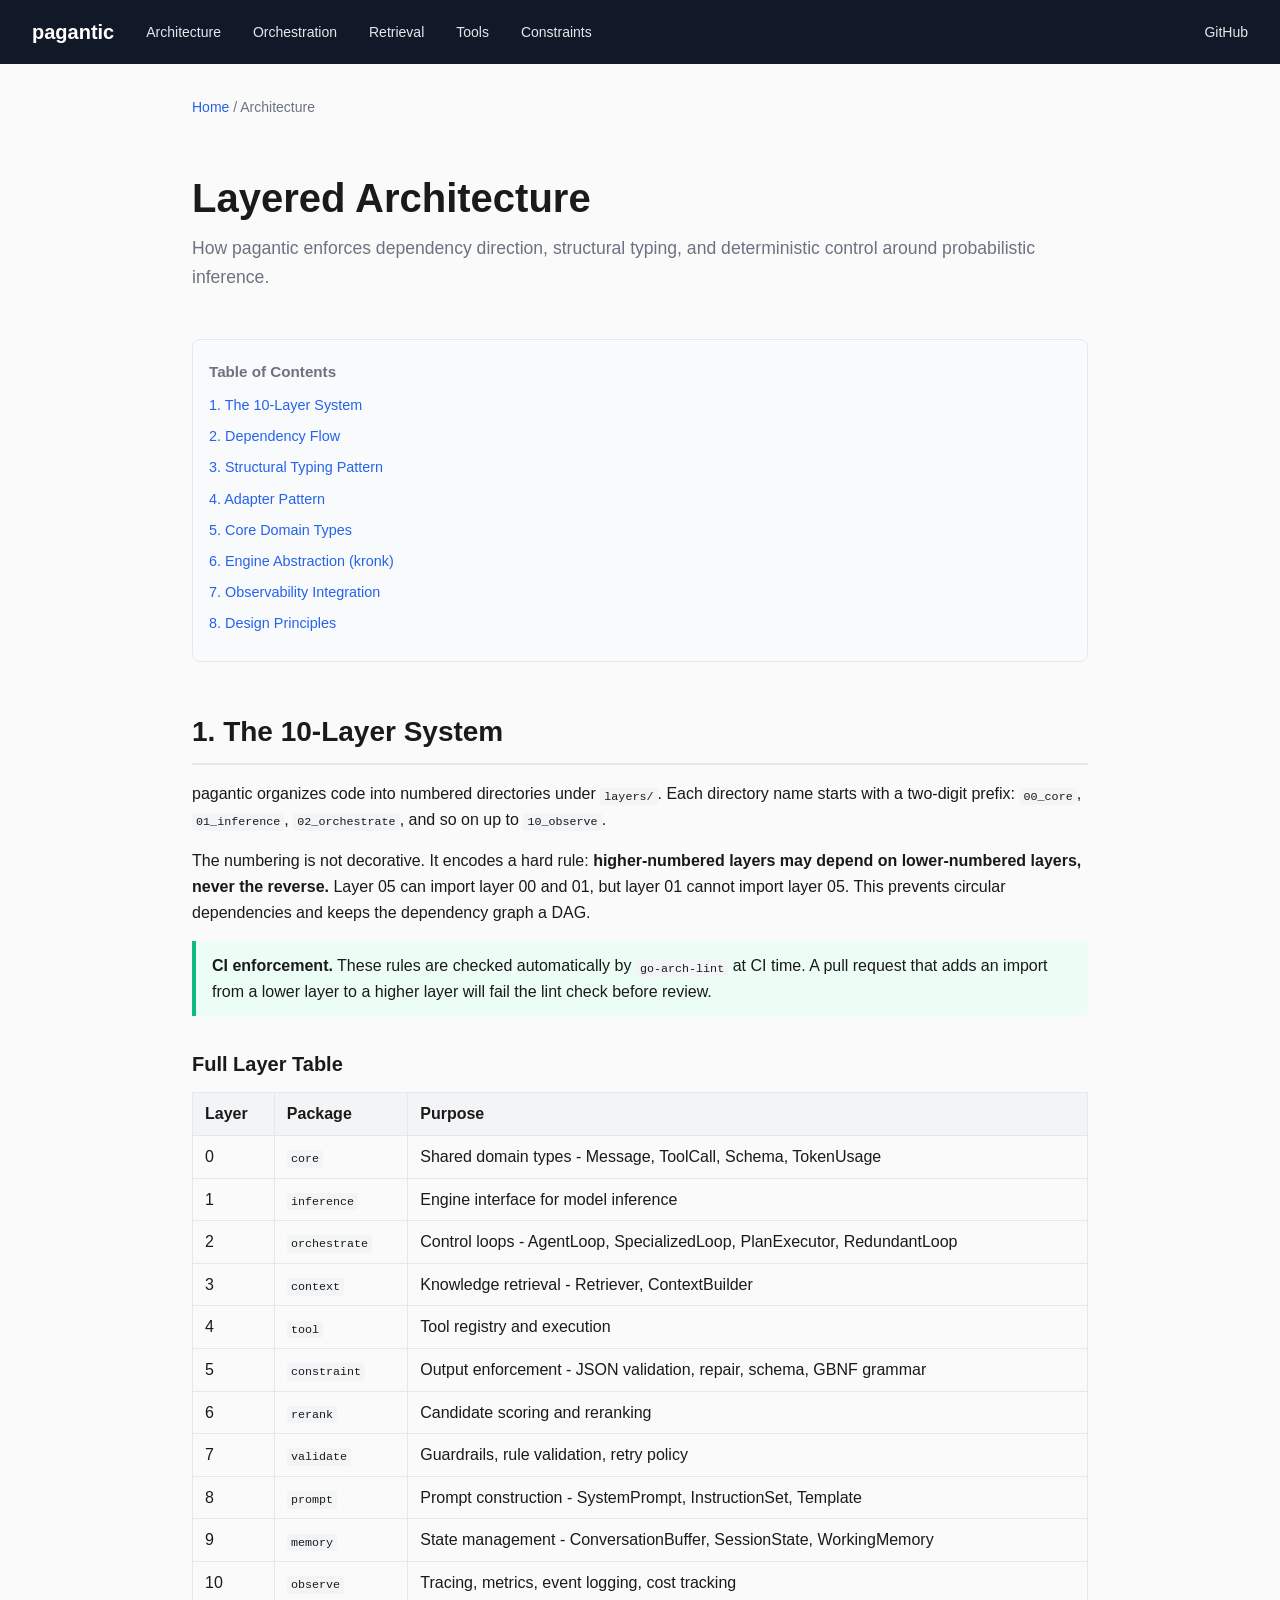
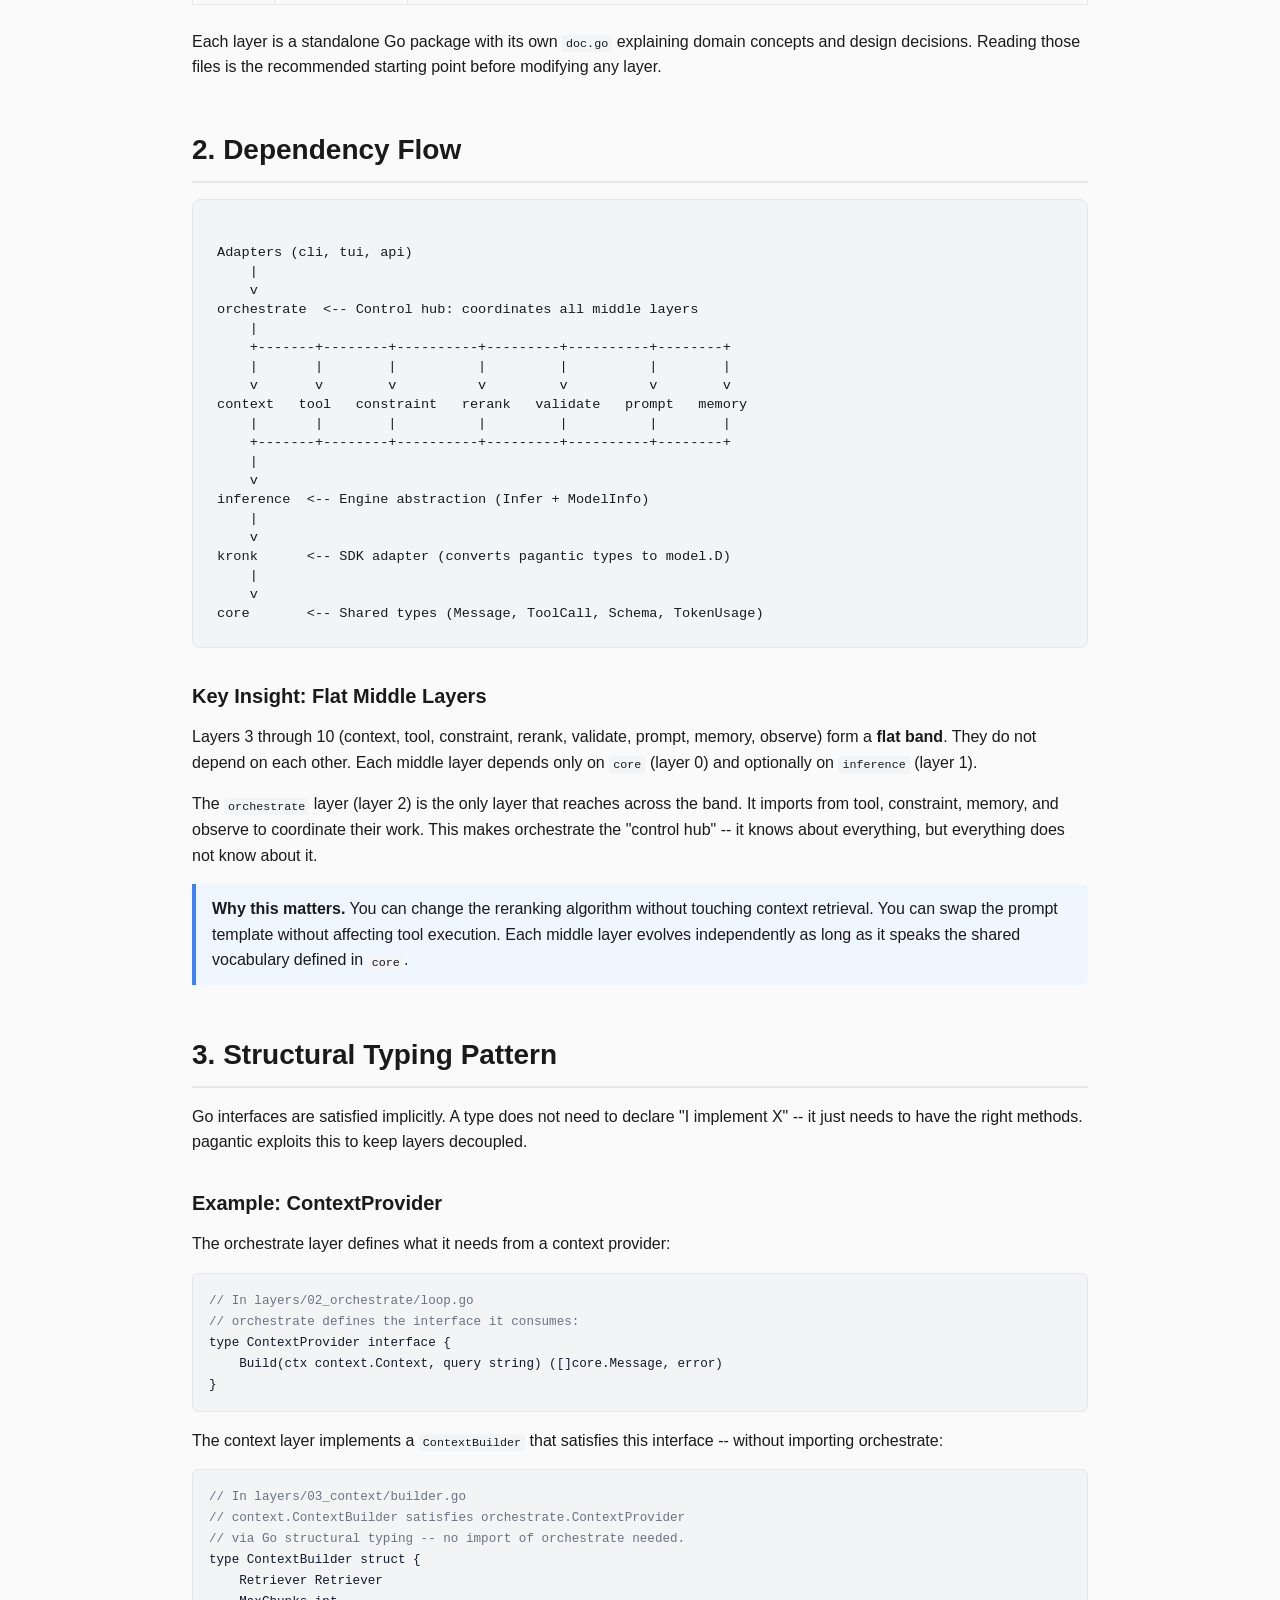
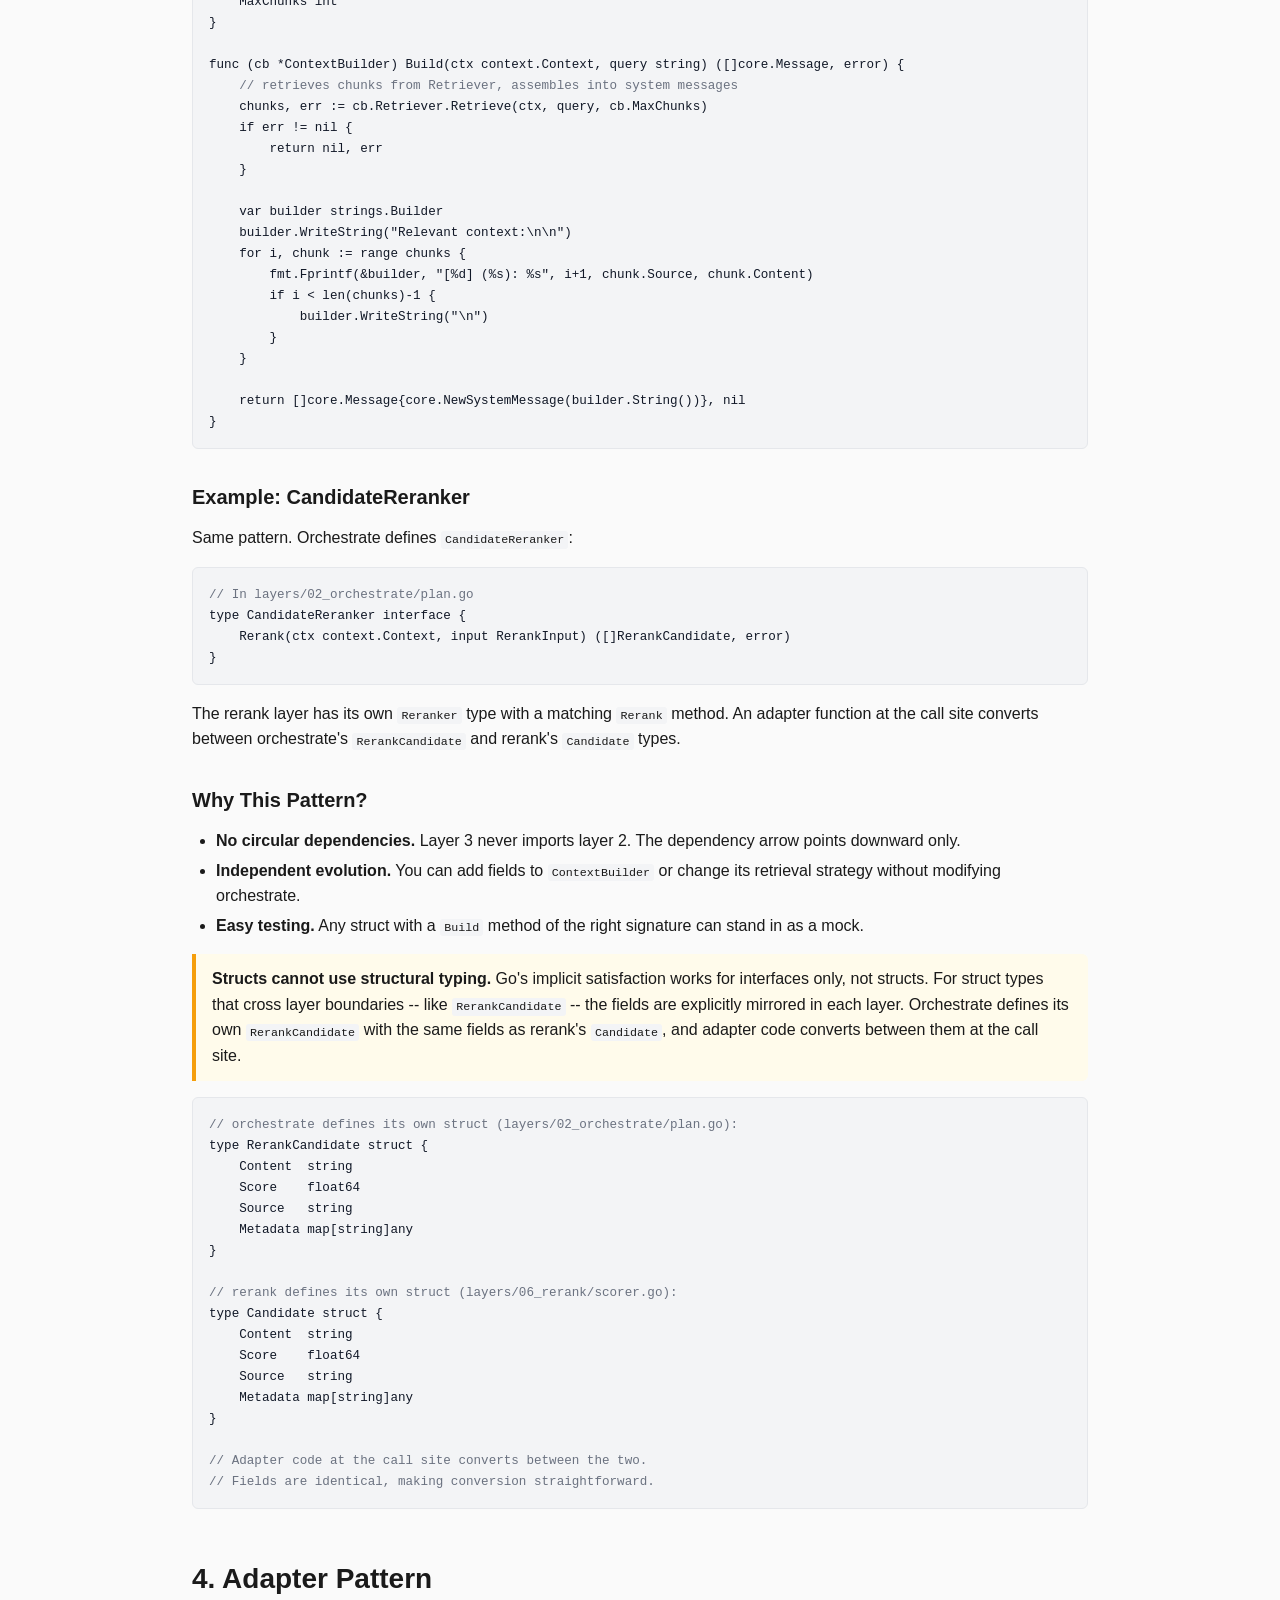
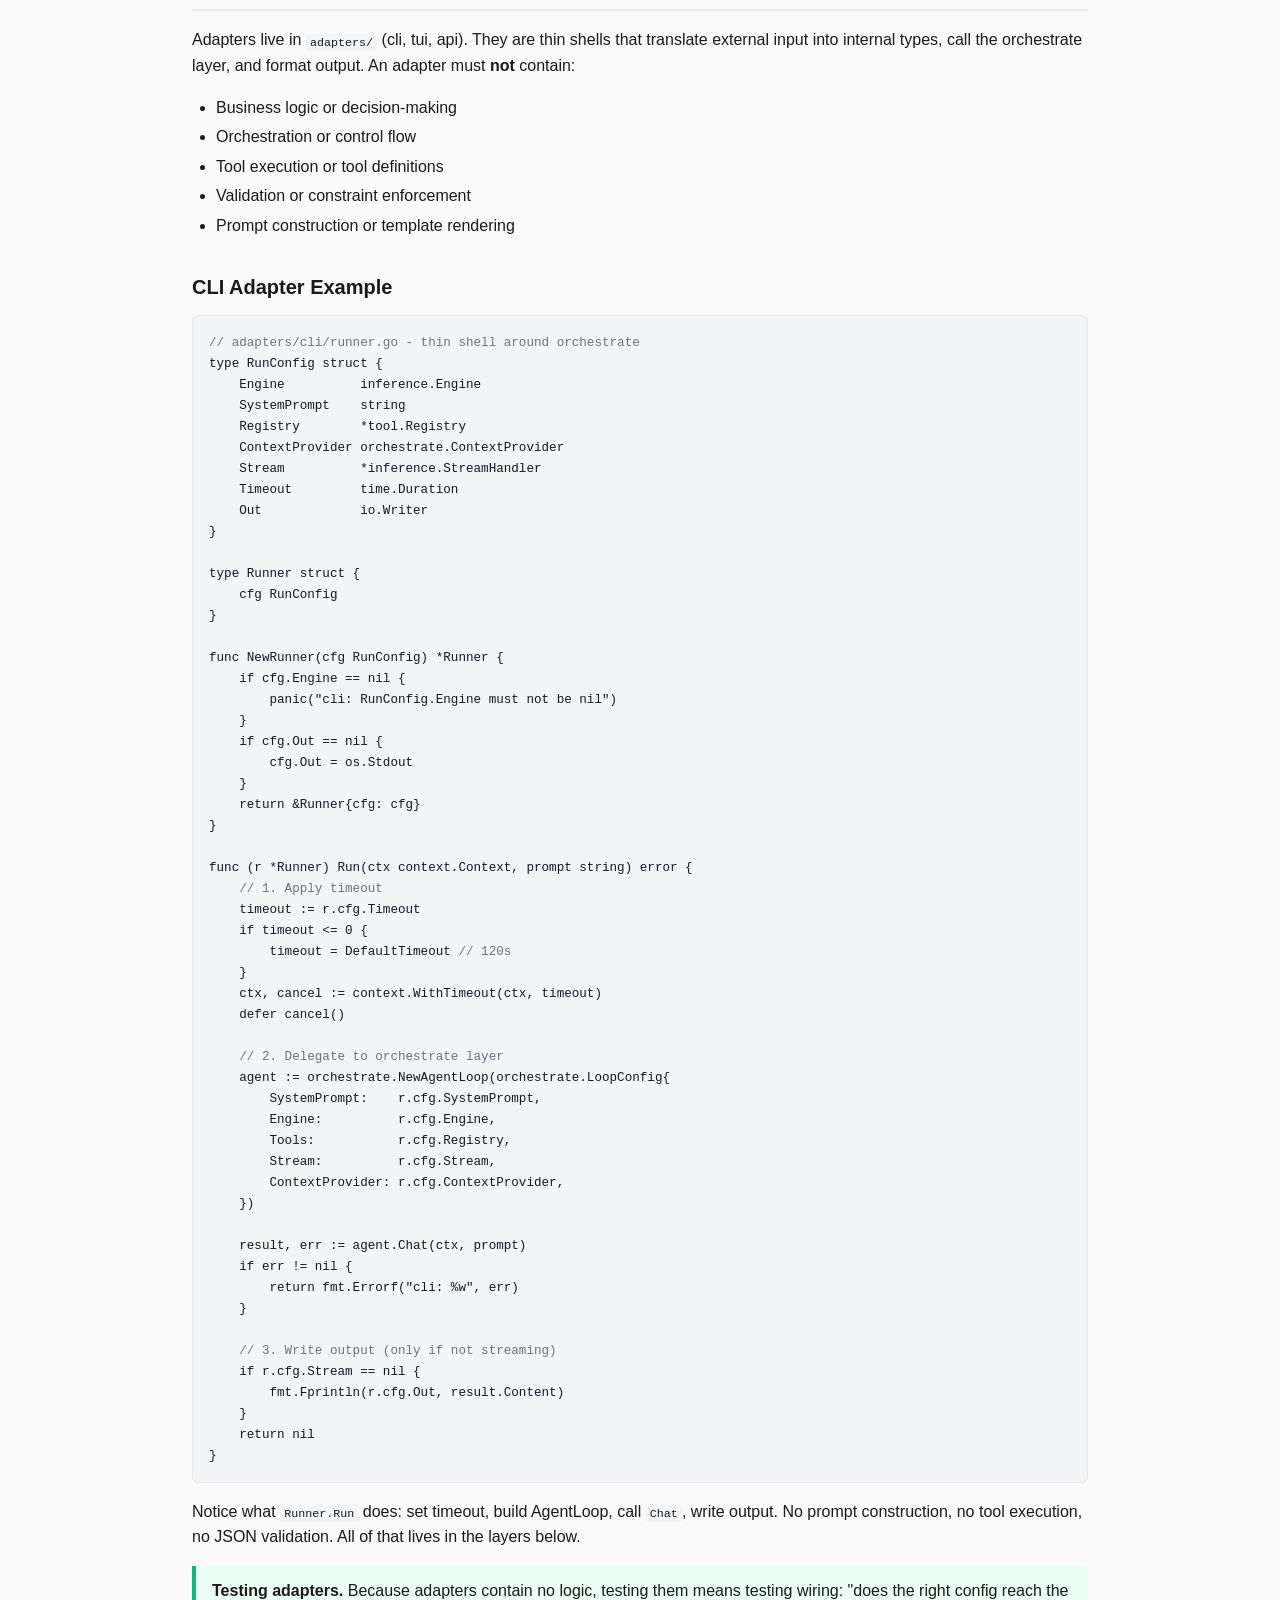
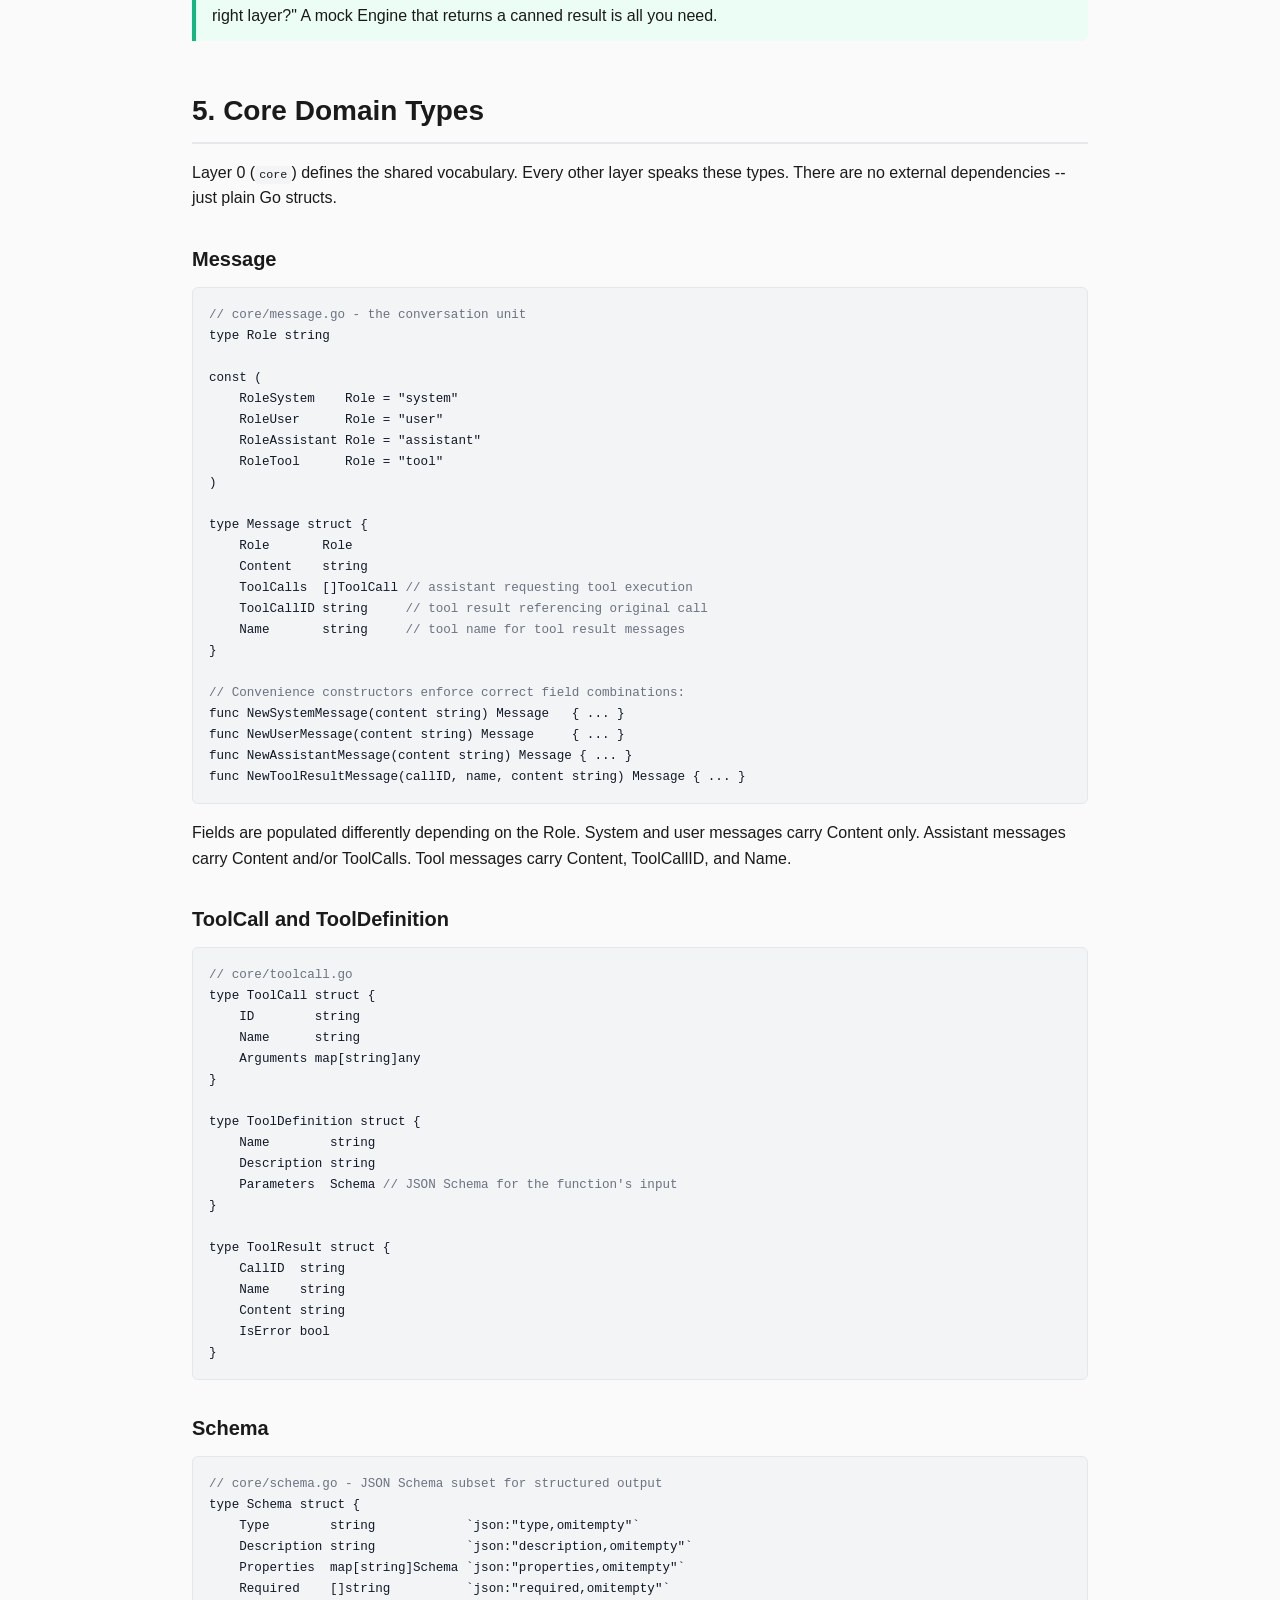
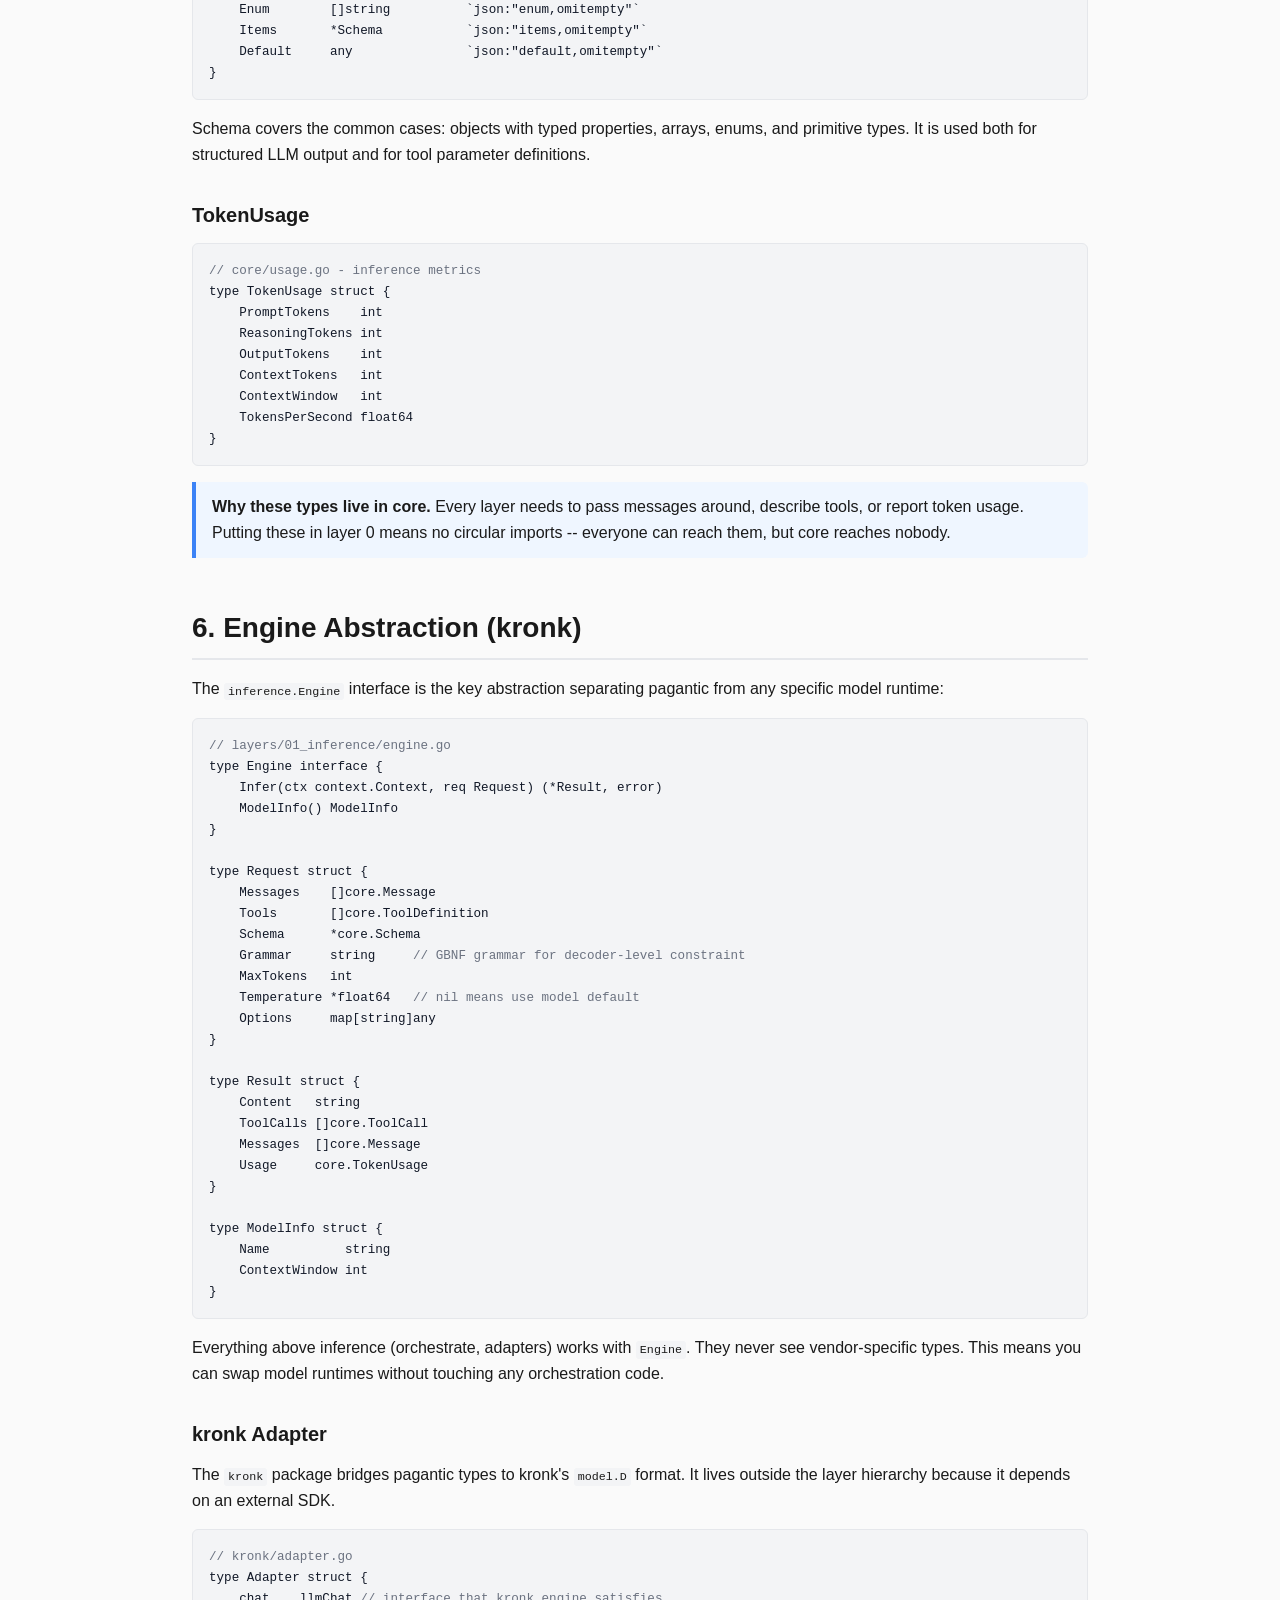
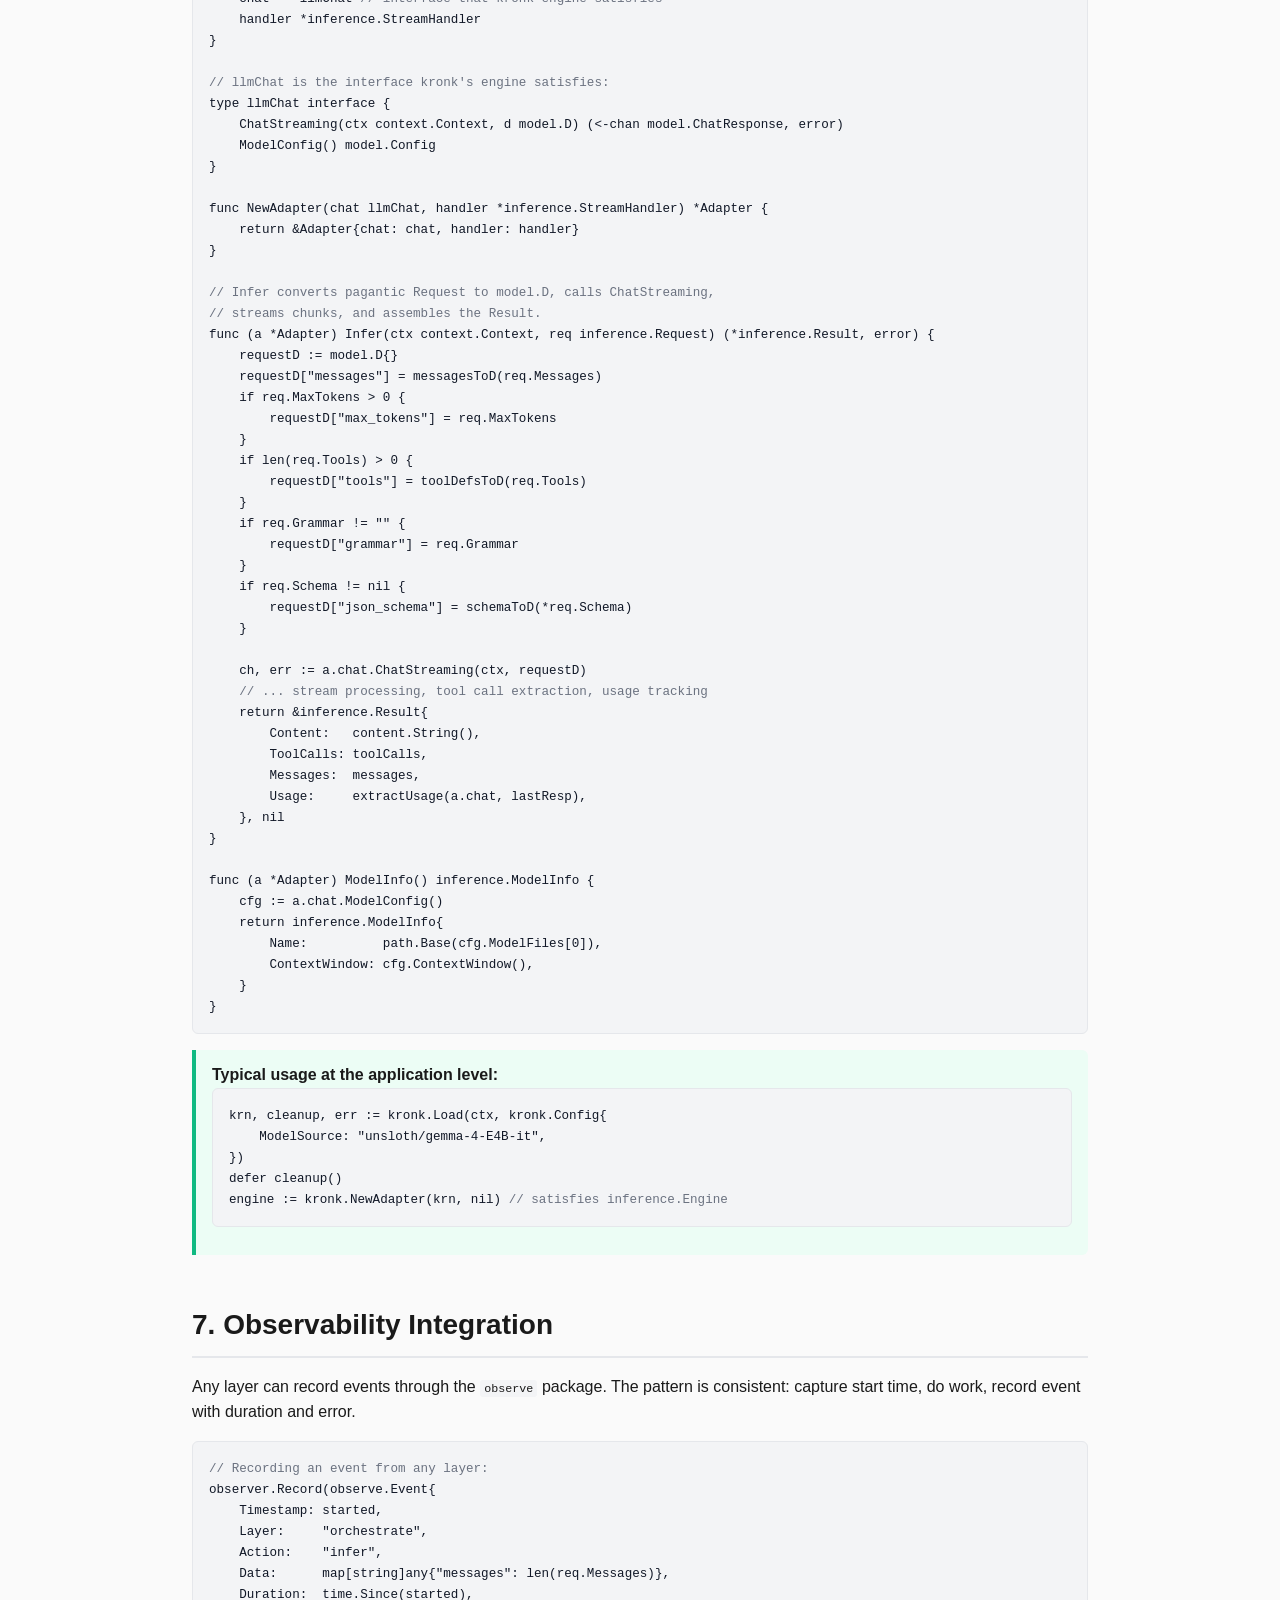
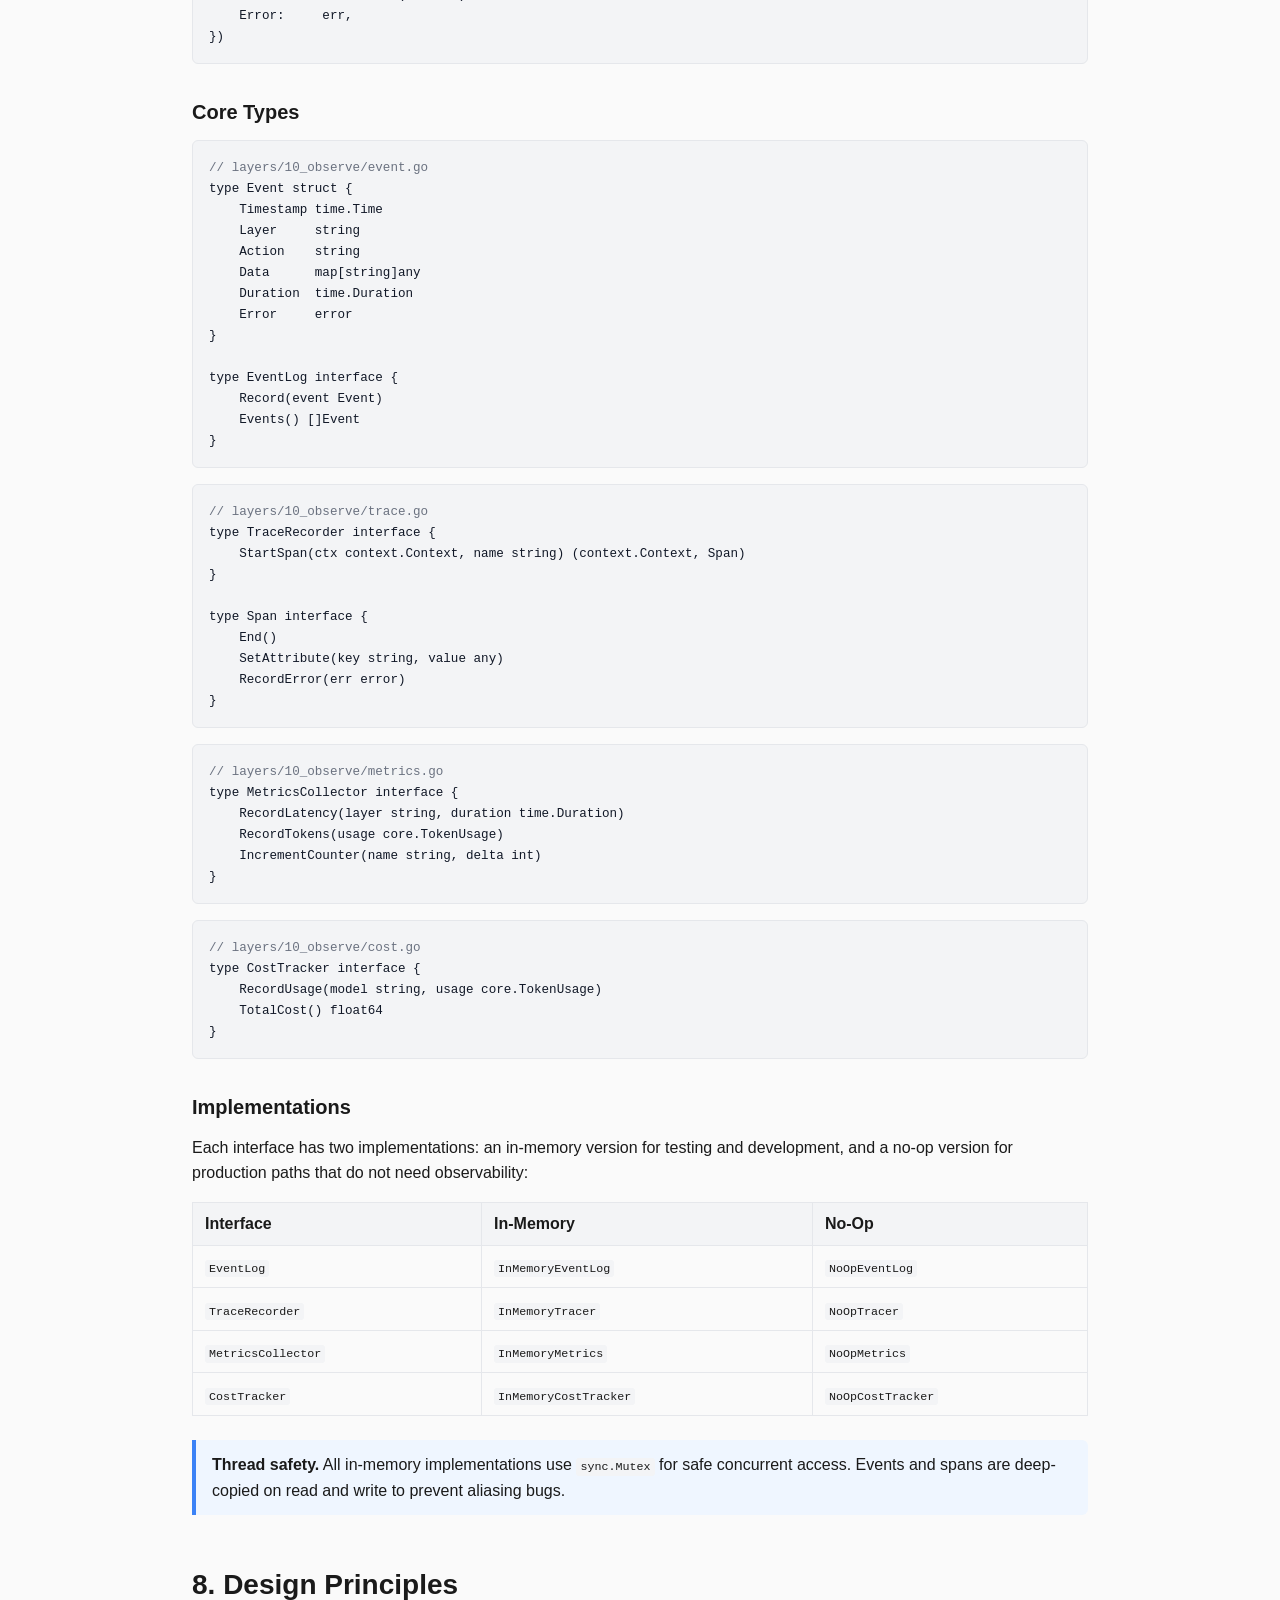
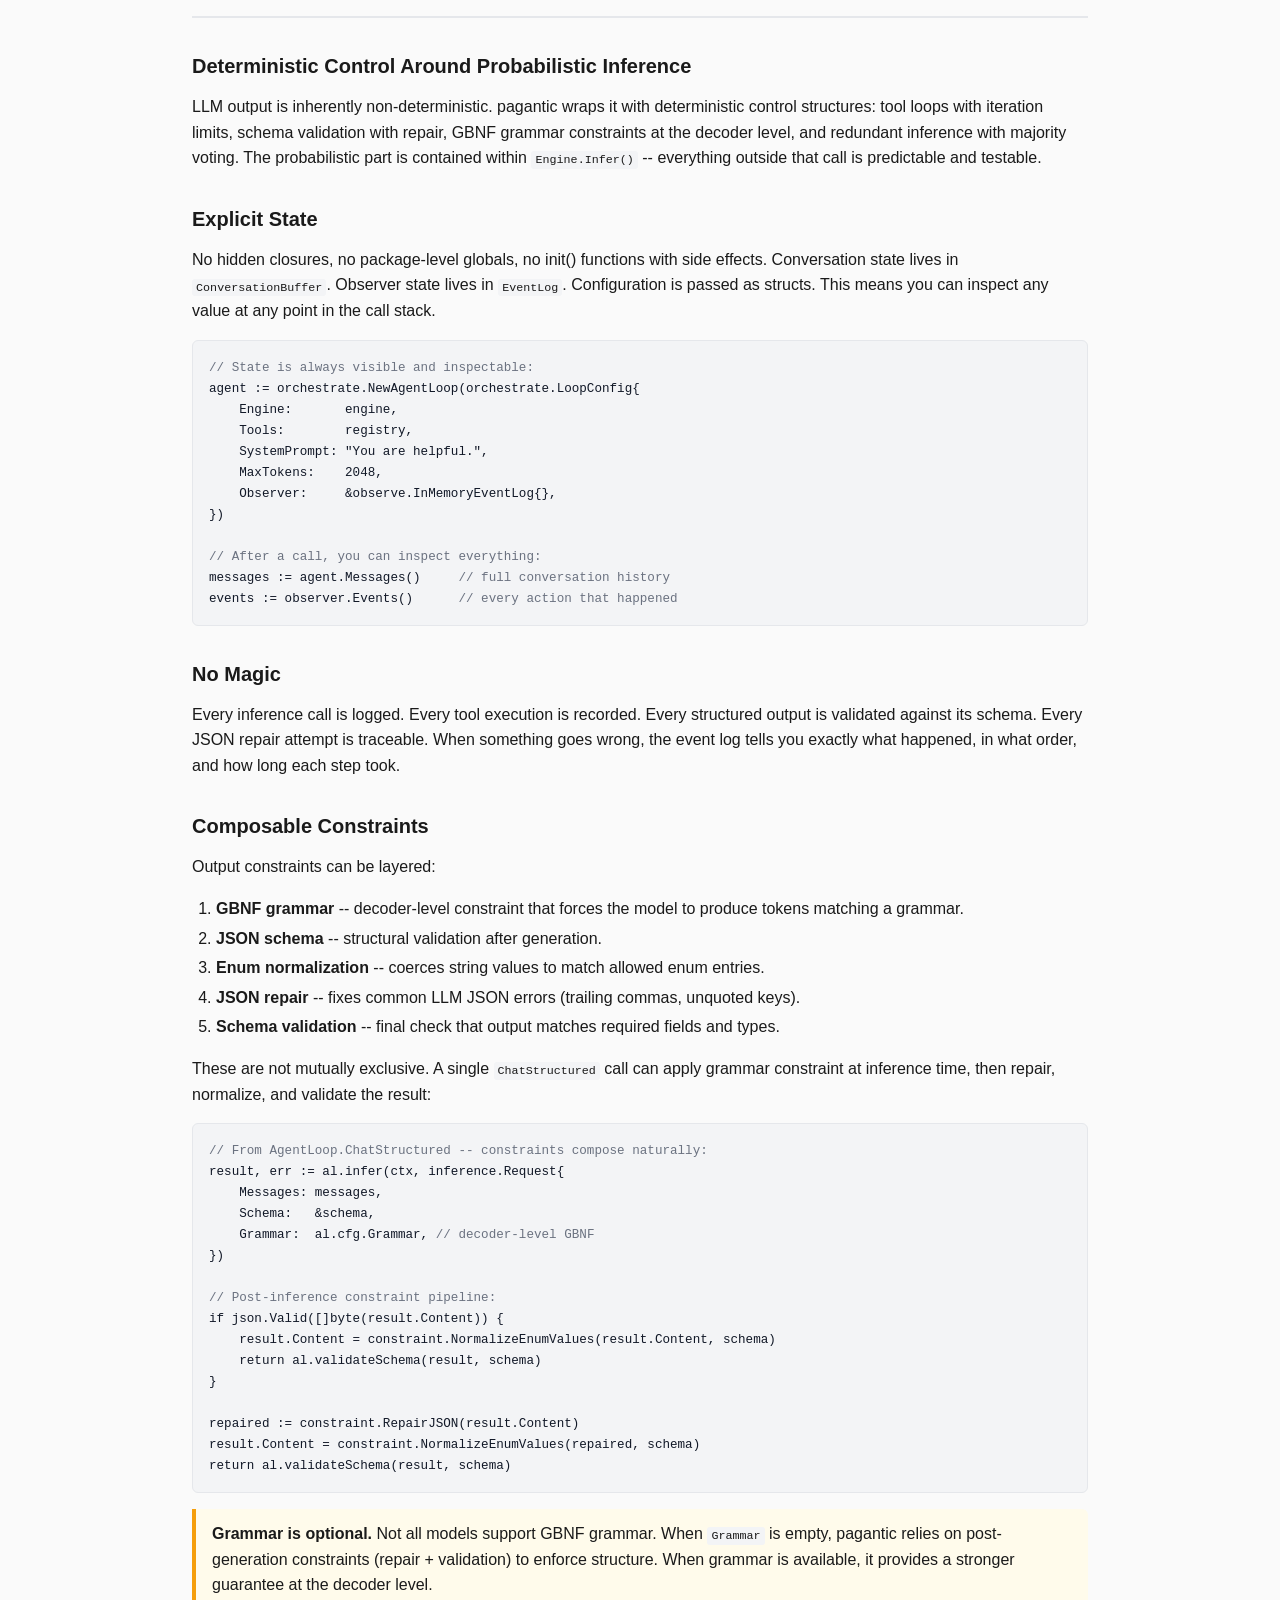
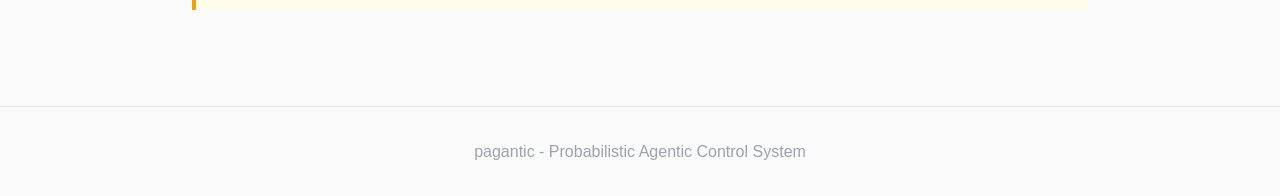
==== docs/architecture.html @ e6146fb6 "improved docs" ====
<!DOCTYPE html>
<html lang="en">
<head>
<meta charset="utf-8">
<meta name="viewport" content="width=device-width, initial-scale=1">
<title>Architecture - pagantic</title>
<link rel="stylesheet" href="style.css">
</head>
<body>

<nav>
  <a href="index.html" class="logo">pagantic</a>
  <a href="architecture.html">Architecture</a>
  <a href="orchestration.html">Orchestration</a>
  <a href="retrieval.html">Retrieval</a>
  <a href="tools.html">Tools</a>
  <a href="constraints.html">Constraints</a>
  <a href="https://github.com/miroslav-matejovsky/pagantic" target="_blank" style="margin-left: auto;">GitHub</a>
</nav>

<div class="container">

<div class="breadcrumb"><a href="index.html">Home</a> / Architecture</div>

<div class="page-header">
  <h1>Layered Architecture</h1>
  <p>How pagantic enforces dependency direction, structural typing, and deterministic control around probabilistic inference.</p>
</div>

<div class="toc">
  <h4>Table of Contents</h4>
  <ul>
    <li><a href="#layer-system">1. The 10-Layer System</a></li>
    <li><a href="#dependency-flow">2. Dependency Flow</a></li>
    <li><a href="#structural-typing">3. Structural Typing Pattern</a></li>
    <li><a href="#adapter-pattern">4. Adapter Pattern</a></li>
    <li><a href="#core-types">5. Core Domain Types</a></li>
    <li><a href="#engine-abstraction">6. Engine Abstraction (kronk)</a></li>
    <li><a href="#observability">7. Observability Integration</a></li>
    <li><a href="#design-principles">8. Design Principles</a></li>
  </ul>
</div>

<!-- ================================================================== -->
<h2 id="layer-system">1. The 10-Layer System</h2>

<p>
  pagantic organizes code into numbered directories under <code>layers/</code>.
  Each directory name starts with a two-digit prefix: <code>00_core</code>,
  <code>01_inference</code>, <code>02_orchestrate</code>, and so on up to
  <code>10_observe</code>.
</p>

<p>
  The numbering is not decorative. It encodes a hard rule:
  <strong>higher-numbered layers may depend on lower-numbered layers, never the reverse.</strong>
  Layer 05 can import layer 00 and 01, but layer 01 cannot import layer 05.
  This prevents circular dependencies and keeps the dependency graph a DAG.
</p>

<div class="tip">
  <strong>CI enforcement.</strong> These rules are checked automatically by
  <code>go-arch-lint</code> at CI time. A pull request that adds an import from
  a lower layer to a higher layer will fail the lint check before review.
</div>

<h3>Full Layer Table</h3>

<table>
  <thead>
    <tr><th>Layer</th><th>Package</th><th>Purpose</th></tr>
  </thead>
  <tbody>
    <tr><td>0</td><td><code>core</code></td><td>Shared domain types - Message, ToolCall, Schema, TokenUsage</td></tr>
    <tr><td>1</td><td><code>inference</code></td><td>Engine interface for model inference</td></tr>
    <tr><td>2</td><td><code>orchestrate</code></td><td>Control loops - AgentLoop, SpecializedLoop, PlanExecutor, RedundantLoop</td></tr>
    <tr><td>3</td><td><code>context</code></td><td>Knowledge retrieval - Retriever, ContextBuilder</td></tr>
    <tr><td>4</td><td><code>tool</code></td><td>Tool registry and execution</td></tr>
    <tr><td>5</td><td><code>constraint</code></td><td>Output enforcement - JSON validation, repair, schema, GBNF grammar</td></tr>
    <tr><td>6</td><td><code>rerank</code></td><td>Candidate scoring and reranking</td></tr>
    <tr><td>7</td><td><code>validate</code></td><td>Guardrails, rule validation, retry policy</td></tr>
    <tr><td>8</td><td><code>prompt</code></td><td>Prompt construction - SystemPrompt, InstructionSet, Template</td></tr>
    <tr><td>9</td><td><code>memory</code></td><td>State management - ConversationBuffer, SessionState, WorkingMemory</td></tr>
    <tr><td>10</td><td><code>observe</code></td><td>Tracing, metrics, event logging, cost tracking</td></tr>
  </tbody>
</table>

<p>
  Each layer is a standalone Go package with its own <code>doc.go</code> explaining
  domain concepts and design decisions. Reading those files is the recommended
  starting point before modifying any layer.
</p>

<!-- ================================================================== -->
<h2 id="dependency-flow">2. Dependency Flow</h2>

<div class="arch-diagram">
Adapters (cli, tui, api)
    |
    v
orchestrate  &lt;-- Control hub: coordinates all middle layers
    |
    +-------+--------+----------+---------+----------+--------+
    |       |        |          |         |          |        |
    v       v        v          v         v          v        v
context   tool   constraint   rerank   validate   prompt   memory
    |       |        |          |         |          |        |
    +-------+--------+----------+---------+----------+--------+
    |
    v
inference  &lt;-- Engine abstraction (Infer + ModelInfo)
    |
    v
kronk      &lt;-- SDK adapter (converts pagantic types to model.D)
    |
    v
core       &lt;-- Shared types (Message, ToolCall, Schema, TokenUsage)
</div>

<h3>Key Insight: Flat Middle Layers</h3>

<p>
  Layers 3 through 10 (context, tool, constraint, rerank, validate, prompt,
  memory, observe) form a <strong>flat band</strong>. They do not depend on each
  other. Each middle layer depends only on <code>core</code> (layer 0) and
  optionally on <code>inference</code> (layer 1).
</p>

<p>
  The <code>orchestrate</code> layer (layer 2) is the only layer that reaches
  across the band. It imports from tool, constraint, memory, and observe to
  coordinate their work. This makes orchestrate the "control hub" -- it knows
  about everything, but everything does not know about it.
</p>

<div class="info">
  <strong>Why this matters.</strong> You can change the reranking algorithm without
  touching context retrieval. You can swap the prompt template without affecting
  tool execution. Each middle layer evolves independently as long as it speaks
  the shared vocabulary defined in <code>core</code>.
</div>

<!-- ================================================================== -->
<h2 id="structural-typing">3. Structural Typing Pattern</h2>

<p>
  Go interfaces are satisfied implicitly. A type does not need to declare
  "I implement X" -- it just needs to have the right methods. pagantic exploits
  this to keep layers decoupled.
</p>

<h3>Example: ContextProvider</h3>

<p>
  The orchestrate layer defines what it needs from a context provider:
</p>

<pre><code><span class="comment">// In layers/02_orchestrate/loop.go</span>
<span class="comment">// orchestrate defines the interface it consumes:</span>
type ContextProvider interface {
    Build(ctx context.Context, query string) ([]core.Message, error)
}
</code></pre>

<p>
  The context layer implements a <code>ContextBuilder</code> that satisfies this
  interface -- without importing orchestrate:
</p>

<pre><code><span class="comment">// In layers/03_context/builder.go</span>
<span class="comment">// context.ContextBuilder satisfies orchestrate.ContextProvider</span>
<span class="comment">// via Go structural typing -- no import of orchestrate needed.</span>
type ContextBuilder struct {
    Retriever Retriever
    MaxChunks int
}

func (cb *ContextBuilder) Build(ctx context.Context, query string) ([]core.Message, error) {
    <span class="comment">// retrieves chunks from Retriever, assembles into system messages</span>
    chunks, err := cb.Retriever.Retrieve(ctx, query, cb.MaxChunks)
    if err != nil {
        return nil, err
    }

    var builder strings.Builder
    builder.WriteString("Relevant context:\n\n")
    for i, chunk := range chunks {
        fmt.Fprintf(&amp;builder, "[%d] (%s): %s", i+1, chunk.Source, chunk.Content)
        if i &lt; len(chunks)-1 {
            builder.WriteString("\n")
        }
    }

    return []core.Message{core.NewSystemMessage(builder.String())}, nil
}
</code></pre>

<h3>Example: CandidateReranker</h3>

<p>
  Same pattern. Orchestrate defines <code>CandidateReranker</code>:
</p>

<pre><code><span class="comment">// In layers/02_orchestrate/plan.go</span>
type CandidateReranker interface {
    Rerank(ctx context.Context, input RerankInput) ([]RerankCandidate, error)
}
</code></pre>

<p>
  The rerank layer has its own <code>Reranker</code> type with a matching
  <code>Rerank</code> method. An adapter function at the call site converts
  between orchestrate's <code>RerankCandidate</code> and rerank's
  <code>Candidate</code> types.
</p>

<h3>Why This Pattern?</h3>

<ul>
  <li><strong>No circular dependencies.</strong> Layer 3 never imports layer 2. The dependency arrow points downward only.</li>
  <li><strong>Independent evolution.</strong> You can add fields to <code>ContextBuilder</code> or change its retrieval strategy without modifying orchestrate.</li>
  <li><strong>Easy testing.</strong> Any struct with a <code>Build</code> method of the right signature can stand in as a mock.</li>
</ul>

<div class="note">
  <strong>Structs cannot use structural typing.</strong> Go's implicit satisfaction
  works for interfaces only, not structs. For struct types that cross layer
  boundaries -- like <code>RerankCandidate</code> -- the fields are explicitly
  mirrored in each layer. Orchestrate defines its own <code>RerankCandidate</code>
  with the same fields as rerank's <code>Candidate</code>, and adapter code
  converts between them at the call site.
</div>

<pre><code><span class="comment">// orchestrate defines its own struct (layers/02_orchestrate/plan.go):</span>
type RerankCandidate struct {
    Content  string
    Score    float64
    Source   string
    Metadata map[string]any
}

<span class="comment">// rerank defines its own struct (layers/06_rerank/scorer.go):</span>
type Candidate struct {
    Content  string
    Score    float64
    Source   string
    Metadata map[string]any
}

<span class="comment">// Adapter code at the call site converts between the two.</span>
<span class="comment">// Fields are identical, making conversion straightforward.</span>
</code></pre>

<!-- ================================================================== -->
<h2 id="adapter-pattern">4. Adapter Pattern</h2>

<p>
  Adapters live in <code>adapters/</code> (cli, tui, api). They are thin shells
  that translate external input into internal types, call the orchestrate layer,
  and format output. An adapter must <strong>not</strong> contain:
</p>

<ul>
  <li>Business logic or decision-making</li>
  <li>Orchestration or control flow</li>
  <li>Tool execution or tool definitions</li>
  <li>Validation or constraint enforcement</li>
  <li>Prompt construction or template rendering</li>
</ul>

<h3>CLI Adapter Example</h3>

<pre><code><span class="comment">// adapters/cli/runner.go - thin shell around orchestrate</span>
type RunConfig struct {
    Engine          inference.Engine
    SystemPrompt    string
    Registry        *tool.Registry
    ContextProvider orchestrate.ContextProvider
    Stream          *inference.StreamHandler
    Timeout         time.Duration
    Out             io.Writer
}

type Runner struct {
    cfg RunConfig
}

func NewRunner(cfg RunConfig) *Runner {
    if cfg.Engine == nil {
        panic("cli: RunConfig.Engine must not be nil")
    }
    if cfg.Out == nil {
        cfg.Out = os.Stdout
    }
    return &amp;Runner{cfg: cfg}
}

func (r *Runner) Run(ctx context.Context, prompt string) error {
    <span class="comment">// 1. Apply timeout</span>
    timeout := r.cfg.Timeout
    if timeout &lt;= 0 {
        timeout = DefaultTimeout <span class="comment">// 120s</span>
    }
    ctx, cancel := context.WithTimeout(ctx, timeout)
    defer cancel()

    <span class="comment">// 2. Delegate to orchestrate layer</span>
    agent := orchestrate.NewAgentLoop(orchestrate.LoopConfig{
        SystemPrompt:    r.cfg.SystemPrompt,
        Engine:          r.cfg.Engine,
        Tools:           r.cfg.Registry,
        Stream:          r.cfg.Stream,
        ContextProvider: r.cfg.ContextProvider,
    })

    result, err := agent.Chat(ctx, prompt)
    if err != nil {
        return fmt.Errorf("cli: %w", err)
    }

    <span class="comment">// 3. Write output (only if not streaming)</span>
    if r.cfg.Stream == nil {
        fmt.Fprintln(r.cfg.Out, result.Content)
    }
    return nil
}
</code></pre>

<p>
  Notice what <code>Runner.Run</code> does: set timeout, build AgentLoop, call
  <code>Chat</code>, write output. No prompt construction, no tool execution, no
  JSON validation. All of that lives in the layers below.
</p>

<div class="tip">
  <strong>Testing adapters.</strong> Because adapters contain no logic, testing them
  means testing wiring: "does the right config reach the right layer?" A mock
  Engine that returns a canned result is all you need.
</div>

<!-- ================================================================== -->
<h2 id="core-types">5. Core Domain Types</h2>

<p>
  Layer 0 (<code>core</code>) defines the shared vocabulary. Every other layer
  speaks these types. There are no external dependencies -- just plain Go structs.
</p>

<h3>Message</h3>

<pre><code><span class="comment">// core/message.go - the conversation unit</span>
type Role string

const (
    RoleSystem    Role = "system"
    RoleUser      Role = "user"
    RoleAssistant Role = "assistant"
    RoleTool      Role = "tool"
)

type Message struct {
    Role       Role
    Content    string
    ToolCalls  []ToolCall <span class="comment">// assistant requesting tool execution</span>
    ToolCallID string     <span class="comment">// tool result referencing original call</span>
    Name       string     <span class="comment">// tool name for tool result messages</span>
}

<span class="comment">// Convenience constructors enforce correct field combinations:</span>
func NewSystemMessage(content string) Message   { ... }
func NewUserMessage(content string) Message     { ... }
func NewAssistantMessage(content string) Message { ... }
func NewToolResultMessage(callID, name, content string) Message { ... }
</code></pre>

<p>
  Fields are populated differently depending on the Role. System and user
  messages carry Content only. Assistant messages carry Content and/or ToolCalls.
  Tool messages carry Content, ToolCallID, and Name.
</p>

<h3>ToolCall and ToolDefinition</h3>

<pre><code><span class="comment">// core/toolcall.go</span>
type ToolCall struct {
    ID        string
    Name      string
    Arguments map[string]any
}

type ToolDefinition struct {
    Name        string
    Description string
    Parameters  Schema <span class="comment">// JSON Schema for the function's input</span>
}

type ToolResult struct {
    CallID  string
    Name    string
    Content string
    IsError bool
}
</code></pre>

<h3>Schema</h3>

<pre><code><span class="comment">// core/schema.go - JSON Schema subset for structured output</span>
type Schema struct {
    Type        string            `json:"type,omitempty"`
    Description string            `json:"description,omitempty"`
    Properties  map[string]Schema `json:"properties,omitempty"`
    Required    []string          `json:"required,omitempty"`
    Enum        []string          `json:"enum,omitempty"`
    Items       *Schema           `json:"items,omitempty"`
    Default     any               `json:"default,omitempty"`
}
</code></pre>

<p>
  Schema covers the common cases: objects with typed properties, arrays, enums,
  and primitive types. It is used both for structured LLM output and for tool
  parameter definitions.
</p>

<h3>TokenUsage</h3>

<pre><code><span class="comment">// core/usage.go - inference metrics</span>
type TokenUsage struct {
    PromptTokens    int
    ReasoningTokens int
    OutputTokens    int
    ContextTokens   int
    ContextWindow   int
    TokensPerSecond float64
}
</code></pre>

<div class="info">
  <strong>Why these types live in core.</strong> Every layer needs to pass messages
  around, describe tools, or report token usage. Putting these in layer 0 means
  no circular imports -- everyone can reach them, but core reaches nobody.
</div>

<!-- ================================================================== -->
<h2 id="engine-abstraction">6. Engine Abstraction (kronk)</h2>

<p>
  The <code>inference.Engine</code> interface is the key abstraction separating
  pagantic from any specific model runtime:
</p>

<pre><code><span class="comment">// layers/01_inference/engine.go</span>
type Engine interface {
    Infer(ctx context.Context, req Request) (*Result, error)
    ModelInfo() ModelInfo
}

type Request struct {
    Messages    []core.Message
    Tools       []core.ToolDefinition
    Schema      *core.Schema
    Grammar     string     <span class="comment">// GBNF grammar for decoder-level constraint</span>
    MaxTokens   int
    Temperature *float64   <span class="comment">// nil means use model default</span>
    Options     map[string]any
}

type Result struct {
    Content   string
    ToolCalls []core.ToolCall
    Messages  []core.Message
    Usage     core.TokenUsage
}

type ModelInfo struct {
    Name          string
    ContextWindow int
}
</code></pre>

<p>
  Everything above inference (orchestrate, adapters) works with <code>Engine</code>.
  They never see vendor-specific types. This means you can swap model runtimes
  without touching any orchestration code.
</p>

<h3>kronk Adapter</h3>

<p>
  The <code>kronk</code> package bridges pagantic types to kronk's
  <code>model.D</code> format. It lives outside the layer hierarchy because it
  depends on an external SDK.
</p>

<pre><code><span class="comment">// kronk/adapter.go</span>
type Adapter struct {
    chat    llmChat <span class="comment">// interface that kronk engine satisfies</span>
    handler *inference.StreamHandler
}

<span class="comment">// llmChat is the interface kronk's engine satisfies:</span>
type llmChat interface {
    ChatStreaming(ctx context.Context, d model.D) (&lt;-chan model.ChatResponse, error)
    ModelConfig() model.Config
}

func NewAdapter(chat llmChat, handler *inference.StreamHandler) *Adapter {
    return &amp;Adapter{chat: chat, handler: handler}
}

<span class="comment">// Infer converts pagantic Request to model.D, calls ChatStreaming,</span>
<span class="comment">// streams chunks, and assembles the Result.</span>
func (a *Adapter) Infer(ctx context.Context, req inference.Request) (*inference.Result, error) {
    requestD := model.D{}
    requestD["messages"] = messagesToD(req.Messages)
    if req.MaxTokens &gt; 0 {
        requestD["max_tokens"] = req.MaxTokens
    }
    if len(req.Tools) &gt; 0 {
        requestD["tools"] = toolDefsToD(req.Tools)
    }
    if req.Grammar != "" {
        requestD["grammar"] = req.Grammar
    }
    if req.Schema != nil {
        requestD["json_schema"] = schemaToD(*req.Schema)
    }

    ch, err := a.chat.ChatStreaming(ctx, requestD)
    <span class="comment">// ... stream processing, tool call extraction, usage tracking</span>
    return &amp;inference.Result{
        Content:   content.String(),
        ToolCalls: toolCalls,
        Messages:  messages,
        Usage:     extractUsage(a.chat, lastResp),
    }, nil
}

func (a *Adapter) ModelInfo() inference.ModelInfo {
    cfg := a.chat.ModelConfig()
    return inference.ModelInfo{
        Name:          path.Base(cfg.ModelFiles[0]),
        ContextWindow: cfg.ContextWindow(),
    }
}
</code></pre>

<div class="tip">
  <strong>Typical usage at the application level:</strong>
<pre><code>krn, cleanup, err := kronk.Load(ctx, kronk.Config{
    ModelSource: "unsloth/gemma-4-E4B-it",
})
defer cleanup()
engine := kronk.NewAdapter(krn, nil) <span class="comment">// satisfies inference.Engine</span>
</code></pre>
</div>

<!-- ================================================================== -->
<h2 id="observability">7. Observability Integration</h2>

<p>
  Any layer can record events through the <code>observe</code> package. The
  pattern is consistent: capture start time, do work, record event with duration
  and error.
</p>

<pre><code><span class="comment">// Recording an event from any layer:</span>
observer.Record(observe.Event{
    Timestamp: started,
    Layer:     "orchestrate",
    Action:    "infer",
    Data:      map[string]any{"messages": len(req.Messages)},
    Duration:  time.Since(started),
    Error:     err,
})
</code></pre>

<h3>Core Types</h3>

<pre><code><span class="comment">// layers/10_observe/event.go</span>
type Event struct {
    Timestamp time.Time
    Layer     string
    Action    string
    Data      map[string]any
    Duration  time.Duration
    Error     error
}

type EventLog interface {
    Record(event Event)
    Events() []Event
}
</code></pre>

<pre><code><span class="comment">// layers/10_observe/trace.go</span>
type TraceRecorder interface {
    StartSpan(ctx context.Context, name string) (context.Context, Span)
}

type Span interface {
    End()
    SetAttribute(key string, value any)
    RecordError(err error)
}
</code></pre>

<pre><code><span class="comment">// layers/10_observe/metrics.go</span>
type MetricsCollector interface {
    RecordLatency(layer string, duration time.Duration)
    RecordTokens(usage core.TokenUsage)
    IncrementCounter(name string, delta int)
}
</code></pre>

<pre><code><span class="comment">// layers/10_observe/cost.go</span>
type CostTracker interface {
    RecordUsage(model string, usage core.TokenUsage)
    TotalCost() float64
}
</code></pre>

<h3>Implementations</h3>

<p>
  Each interface has two implementations: an in-memory version for testing and
  development, and a no-op version for production paths that do not need
  observability:
</p>

<table>
  <thead>
    <tr><th>Interface</th><th>In-Memory</th><th>No-Op</th></tr>
  </thead>
  <tbody>
    <tr><td><code>EventLog</code></td><td><code>InMemoryEventLog</code></td><td><code>NoOpEventLog</code></td></tr>
    <tr><td><code>TraceRecorder</code></td><td><code>InMemoryTracer</code></td><td><code>NoOpTracer</code></td></tr>
    <tr><td><code>MetricsCollector</code></td><td><code>InMemoryMetrics</code></td><td><code>NoOpMetrics</code></td></tr>
    <tr><td><code>CostTracker</code></td><td><code>InMemoryCostTracker</code></td><td><code>NoOpCostTracker</code></td></tr>
  </tbody>
</table>

<div class="info">
  <strong>Thread safety.</strong> All in-memory implementations use
  <code>sync.Mutex</code> for safe concurrent access. Events and spans are
  deep-copied on read and write to prevent aliasing bugs.
</div>

<!-- ================================================================== -->
<h2 id="design-principles">8. Design Principles</h2>

<h3>Deterministic Control Around Probabilistic Inference</h3>

<p>
  LLM output is inherently non-deterministic. pagantic wraps it with
  deterministic control structures: tool loops with iteration limits, schema
  validation with repair, GBNF grammar constraints at the decoder level, and
  redundant inference with majority voting. The probabilistic part is
  contained within <code>Engine.Infer()</code> -- everything outside that call
  is predictable and testable.
</p>

<h3>Explicit State</h3>

<p>
  No hidden closures, no package-level globals, no init() functions with side
  effects. Conversation state lives in <code>ConversationBuffer</code>. Observer
  state lives in <code>EventLog</code>. Configuration is passed as structs.
  This means you can inspect any value at any point in the call stack.
</p>

<pre><code><span class="comment">// State is always visible and inspectable:</span>
agent := orchestrate.NewAgentLoop(orchestrate.LoopConfig{
    Engine:       engine,
    Tools:        registry,
    SystemPrompt: "You are helpful.",
    MaxTokens:    2048,
    Observer:     &amp;observe.InMemoryEventLog{},
})

<span class="comment">// After a call, you can inspect everything:</span>
messages := agent.Messages()     <span class="comment">// full conversation history</span>
events := observer.Events()      <span class="comment">// every action that happened</span>
</code></pre>

<h3>No Magic</h3>

<p>
  Every inference call is logged. Every tool execution is recorded. Every
  structured output is validated against its schema. Every JSON repair attempt
  is traceable. When something goes wrong, the event log tells you exactly what
  happened, in what order, and how long each step took.
</p>

<h3>Composable Constraints</h3>

<p>
  Output constraints can be layered:
</p>

<ol>
  <li><strong>GBNF grammar</strong> -- decoder-level constraint that forces the model to produce tokens matching a grammar.</li>
  <li><strong>JSON schema</strong> -- structural validation after generation.</li>
  <li><strong>Enum normalization</strong> -- coerces string values to match allowed enum entries.</li>
  <li><strong>JSON repair</strong> -- fixes common LLM JSON errors (trailing commas, unquoted keys).</li>
  <li><strong>Schema validation</strong> -- final check that output matches required fields and types.</li>
</ol>

<p>
  These are not mutually exclusive. A single <code>ChatStructured</code> call
  can apply grammar constraint at inference time, then repair, normalize, and
  validate the result:
</p>

<pre><code><span class="comment">// From AgentLoop.ChatStructured -- constraints compose naturally:</span>
result, err := al.infer(ctx, inference.Request{
    Messages: messages,
    Schema:   &amp;schema,
    Grammar:  al.cfg.Grammar, <span class="comment">// decoder-level GBNF</span>
})

<span class="comment">// Post-inference constraint pipeline:</span>
if json.Valid([]byte(result.Content)) {
    result.Content = constraint.NormalizeEnumValues(result.Content, schema)
    return al.validateSchema(result, schema)
}

repaired := constraint.RepairJSON(result.Content)
result.Content = constraint.NormalizeEnumValues(repaired, schema)
return al.validateSchema(result, schema)
</code></pre>

<div class="note">
  <strong>Grammar is optional.</strong> Not all models support GBNF grammar.
  When <code>Grammar</code> is empty, pagantic relies on post-generation
  constraints (repair + validation) to enforce structure. When grammar is
  available, it provides a stronger guarantee at the decoder level.
</div>

</div><!-- /container -->

<footer>pagantic - Probabilistic Agentic Control System</footer>

</body>
</html>
---- docs/style.css ----
:root {
  --bg: #fafafa;
  --fg: #1a1a1a;
  --accent: #2563eb;
  --accent-light: #dbeafe;
  --border: #e5e7eb;
  --code-bg: #f3f4f6;
  --code-fg: #111827;
  --nav-bg: #111827;
  --nav-fg: #e5e7eb;
  --layer-bg: #f9fafb;
  --tip-bg: #ecfdf5;
  --tip-border: #10b981;
  --warn-bg: #fffbeb;
  --warn-border: #f59e0b;
  --info-bg: #eff6ff;
  --info-border: #3b82f6;
}
* { margin: 0; padding: 0; box-sizing: border-box; }
body {
  font-family: -apple-system, BlinkMacSystemFont, "Segoe UI", Roboto, sans-serif;
  color: var(--fg);
  background: var(--bg);
  line-height: 1.6;
}
a { color: var(--accent); text-decoration: none; }
a:hover { text-decoration: underline; }
nav {
  background: var(--nav-bg);
  color: var(--nav-fg);
  padding: 1rem 2rem;
  position: sticky;
  top: 0;
  z-index: 100;
  display: flex;
  align-items: center;
  gap: 2rem;
  flex-wrap: wrap;
}
nav .logo { font-weight: 700; font-size: 1.25rem; color: #fff; }
nav a { color: var(--nav-fg); font-size: 0.875rem; }
nav a:hover { color: #fff; text-decoration: none; }
.container { max-width: 960px; margin: 0 auto; padding: 2rem; }
h1 { font-size: 2.5rem; margin-bottom: 0.5rem; }
h2 { font-size: 1.75rem; margin-top: 3rem; margin-bottom: 1rem; padding-bottom: 0.5rem; border-bottom: 2px solid var(--border); }
h3 { font-size: 1.25rem; margin-top: 2rem; margin-bottom: 0.75rem; }
h4 { font-size: 1.1rem; margin-top: 1.5rem; margin-bottom: 0.5rem; }
p { margin-bottom: 1rem; }
ul, ol { margin-bottom: 1rem; padding-left: 1.5rem; }
li { margin-bottom: 0.25rem; }
pre {
  background: var(--code-bg);
  color: var(--code-fg);
  padding: 1rem;
  border-radius: 6px;
  overflow-x: auto;
  margin-bottom: 1rem;
  font-size: 0.875rem;
  line-height: 1.5;
  border: 1px solid var(--border);
}
code {
  background: var(--code-bg);
  padding: 0.15em 0.35em;
  border-radius: 3px;
  font-size: 0.9em;
}
pre code { background: none; padding: 0; }
table {
  width: 100%;
  border-collapse: collapse;
  margin-bottom: 1.5rem;
}
th, td {
  text-align: left;
  padding: 0.5rem 0.75rem;
  border: 1px solid var(--border);
}
th { background: var(--code-bg); font-weight: 600; }
.hero {
  text-align: center;
  padding: 3rem 0;
  border-bottom: 1px solid var(--border);
  margin-bottom: 2rem;
}
.hero p { font-size: 1.2rem; color: #6b7280; }
.arch-diagram {
  background: var(--code-bg);
  padding: 1.5rem;
  border-radius: 8px;
  font-family: monospace;
  white-space: pre;
  overflow-x: auto;
  margin-bottom: 1.5rem;
  border: 1px solid var(--border);
  font-size: 0.85rem;
  line-height: 1.4;
}
.layer-card {
  background: var(--layer-bg);
  border: 1px solid var(--border);
  border-radius: 8px;
  padding: 1.25rem;
  margin-bottom: 1rem;
}
.layer-card h4 { margin-top: 0; color: var(--accent); }
.badge {
  display: inline-block;
  background: var(--accent-light);
  color: var(--accent);
  padding: 0.15em 0.5em;
  border-radius: 4px;
  font-size: 0.8em;
  font-weight: 600;
}
.note {
  background: var(--warn-bg);
  border-left: 4px solid var(--warn-border);
  padding: 0.75rem 1rem;
  margin-bottom: 1rem;
  border-radius: 0 6px 6px 0;
}
.tip {
  background: var(--tip-bg);
  border-left: 4px solid var(--tip-border);
  padding: 0.75rem 1rem;
  margin-bottom: 1rem;
  border-radius: 0 6px 6px 0;
}
.info {
  background: var(--info-bg);
  border-left: 4px solid var(--info-border);
  padding: 0.75rem 1rem;
  margin-bottom: 1rem;
  border-radius: 0 6px 6px 0;
}
footer {
  text-align: center;
  padding: 2rem;
  color: #9ca3af;
  border-top: 1px solid var(--border);
  margin-top: 3rem;
}
.page-header {
  padding: 2rem 0 1rem;
  margin-bottom: 1rem;
}
.page-header h1 { margin-bottom: 0.25rem; }
.page-header p { color: #6b7280; font-size: 1.1rem; }
.breadcrumb {
  font-size: 0.875rem;
  color: #6b7280;
  margin-bottom: 1rem;
}
.breadcrumb a { color: var(--accent); }
.toc {
  background: var(--layer-bg);
  border: 1px solid var(--border);
  border-radius: 8px;
  padding: 1.25rem 1.25rem 1.25rem 1rem;
  margin-bottom: 2rem;
}
.toc h4 { margin-top: 0; margin-bottom: 0.5rem; font-size: 0.95rem; color: #6b7280; }
.toc ul { list-style: none; padding-left: 0; margin-bottom: 0; }
.toc li { margin-bottom: 0.35rem; }
.toc a { font-size: 0.9rem; }
.comment { color: #6b7280; }
.highlight { color: var(--accent); font-weight: 600; }
dt { font-weight: 600; margin-top: 1rem; }
dd { margin-left: 1.5rem; margin-bottom: 0.5rem; }
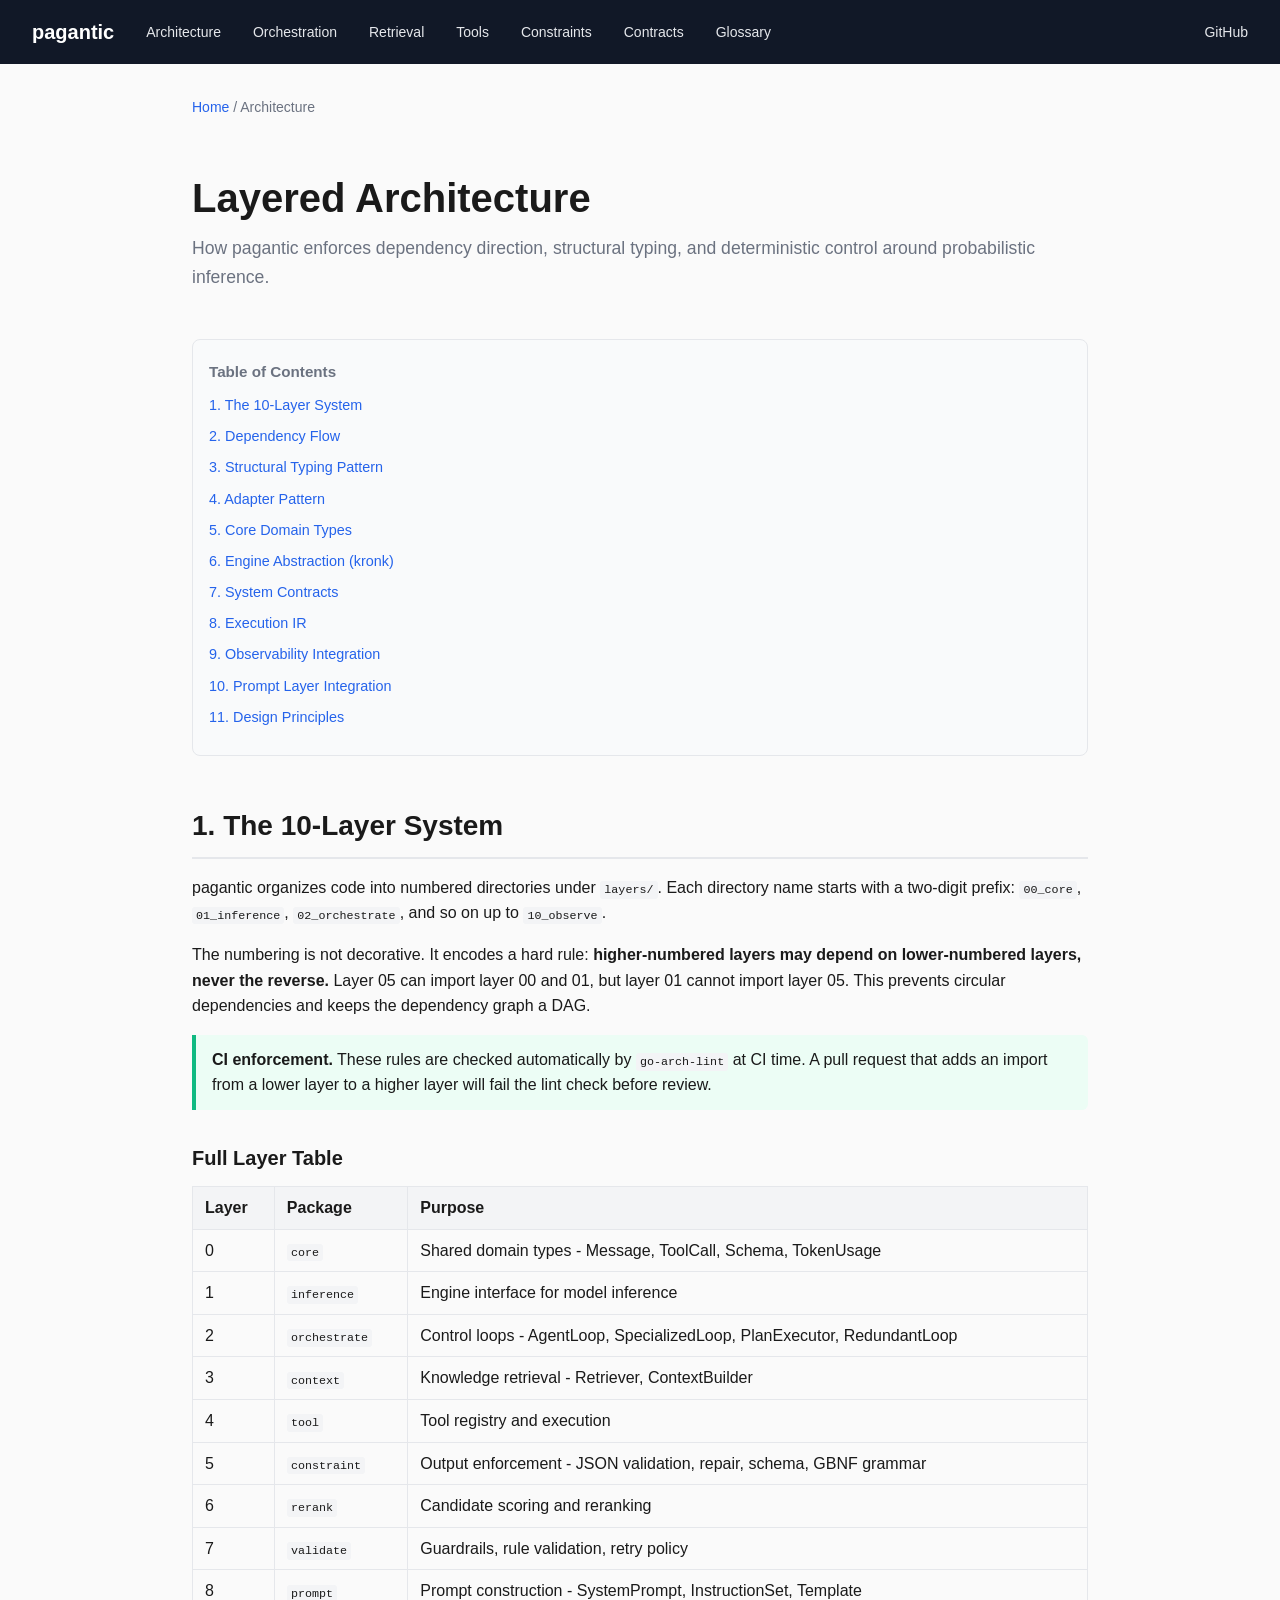
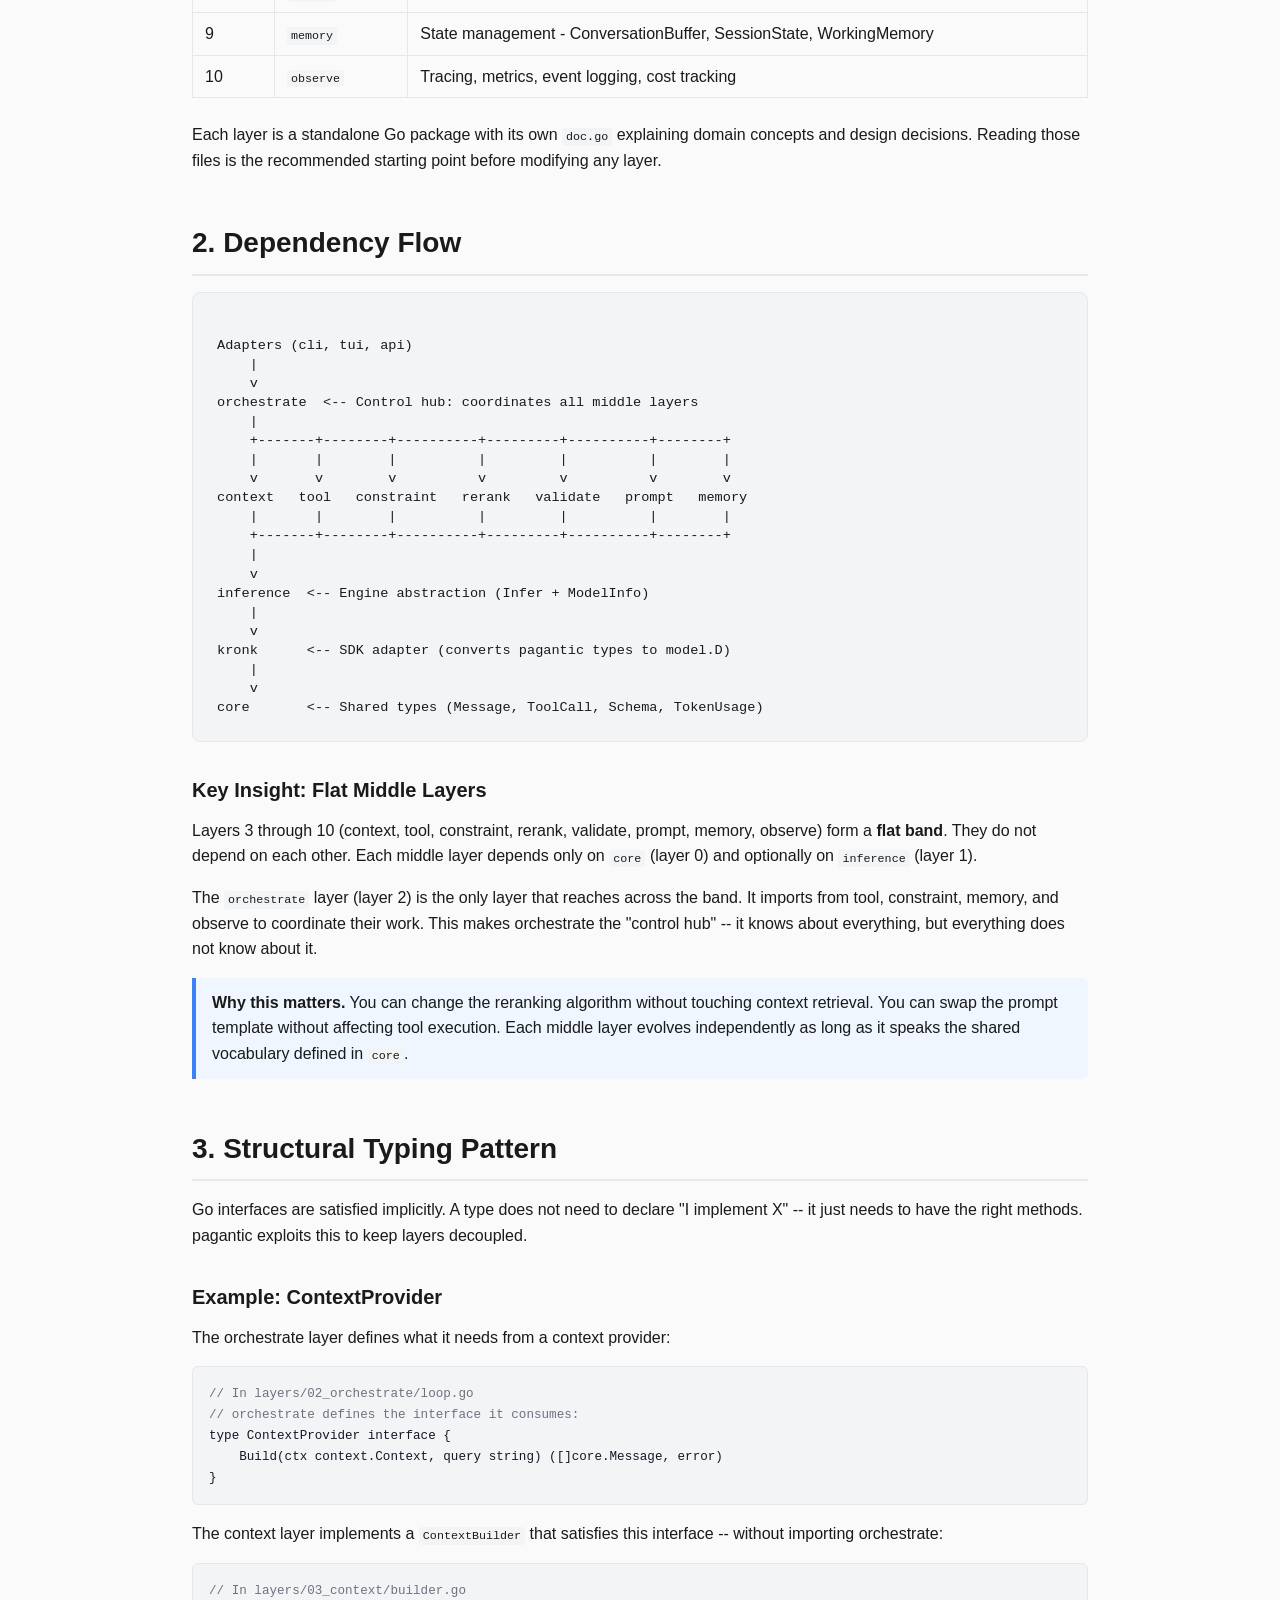
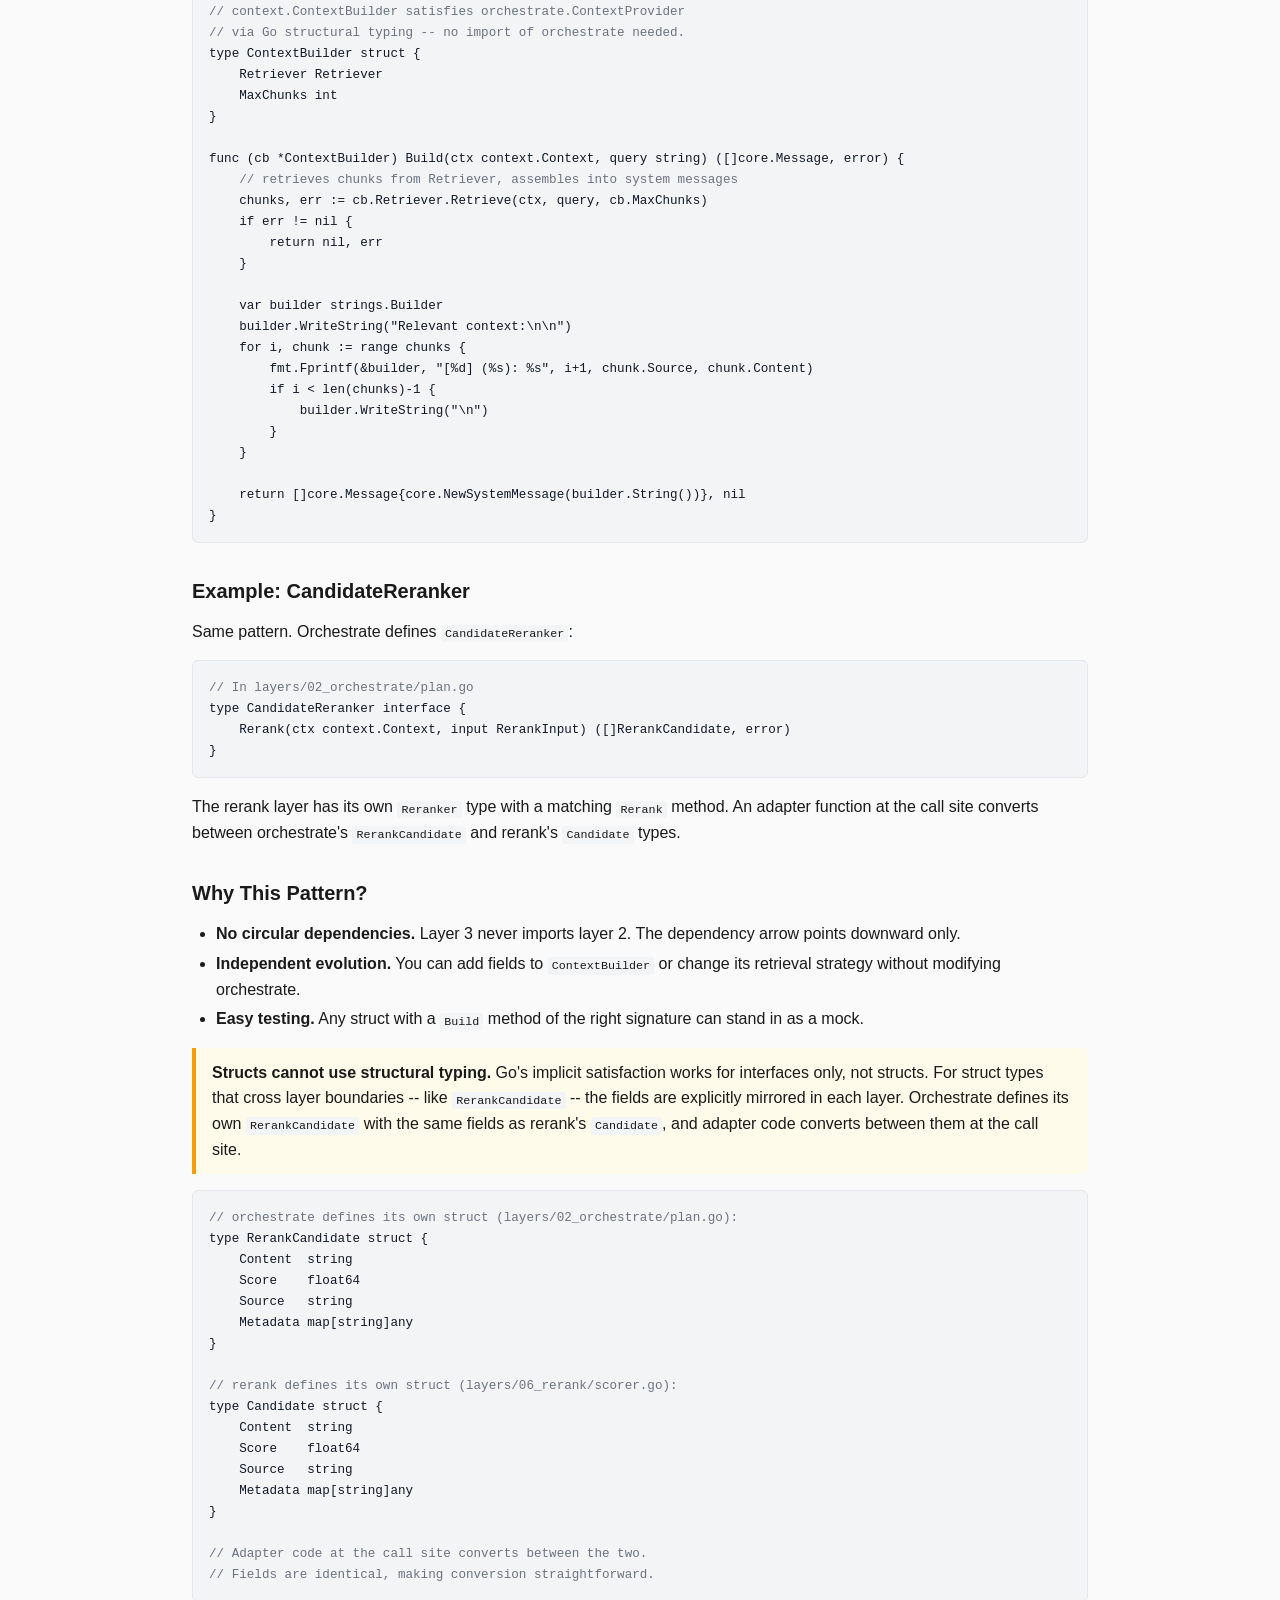
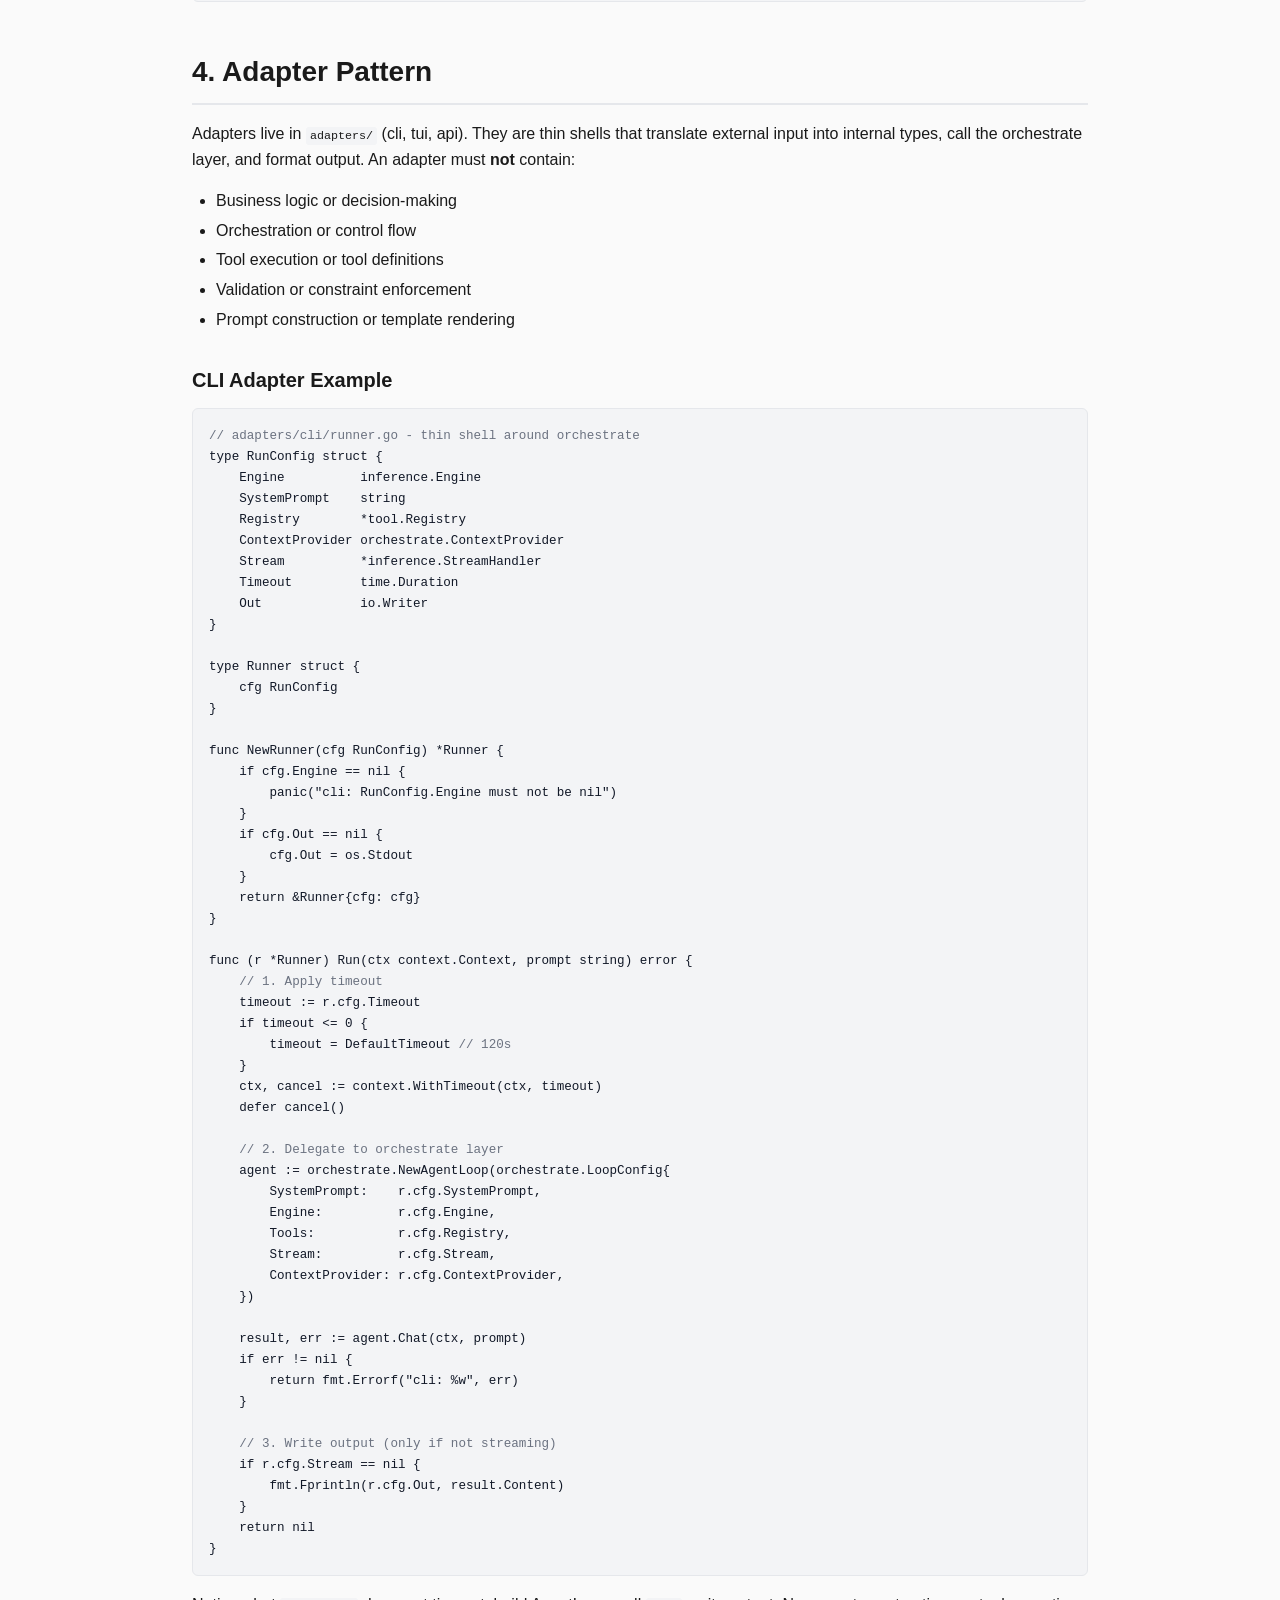
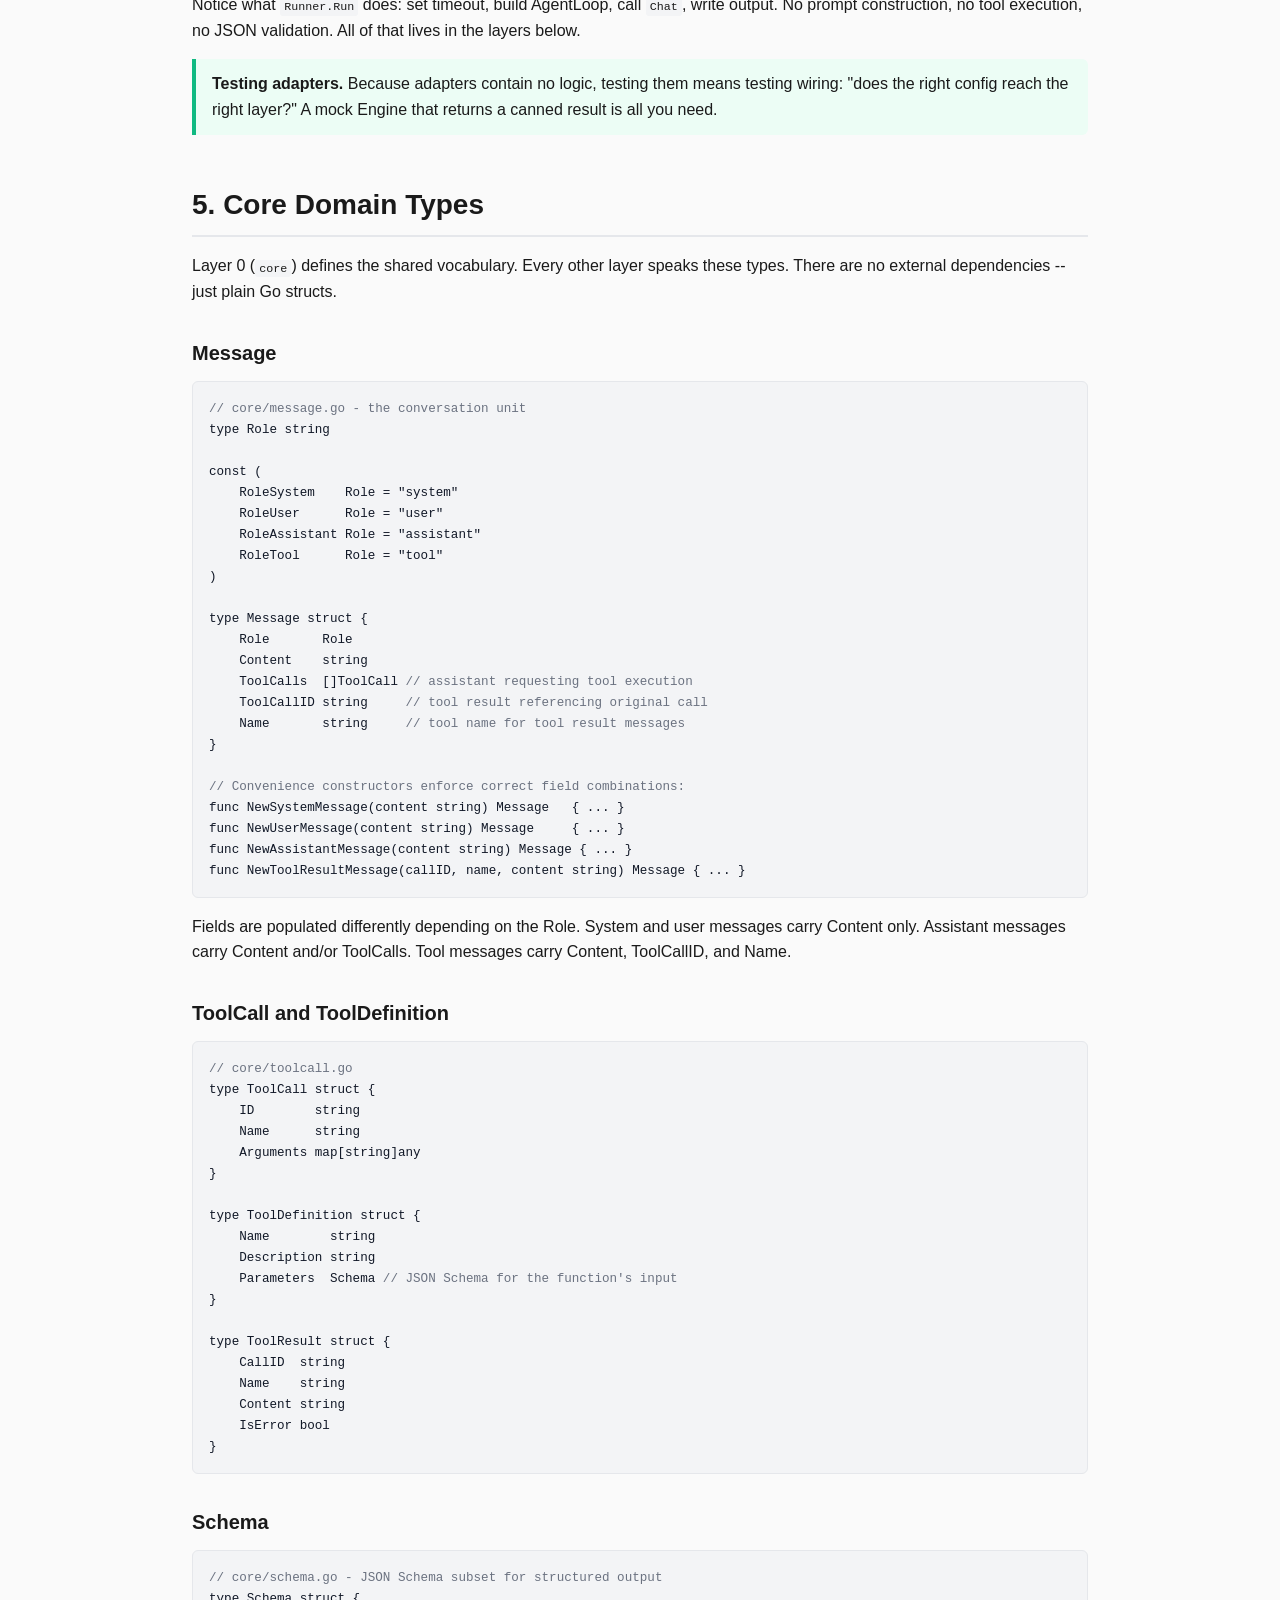
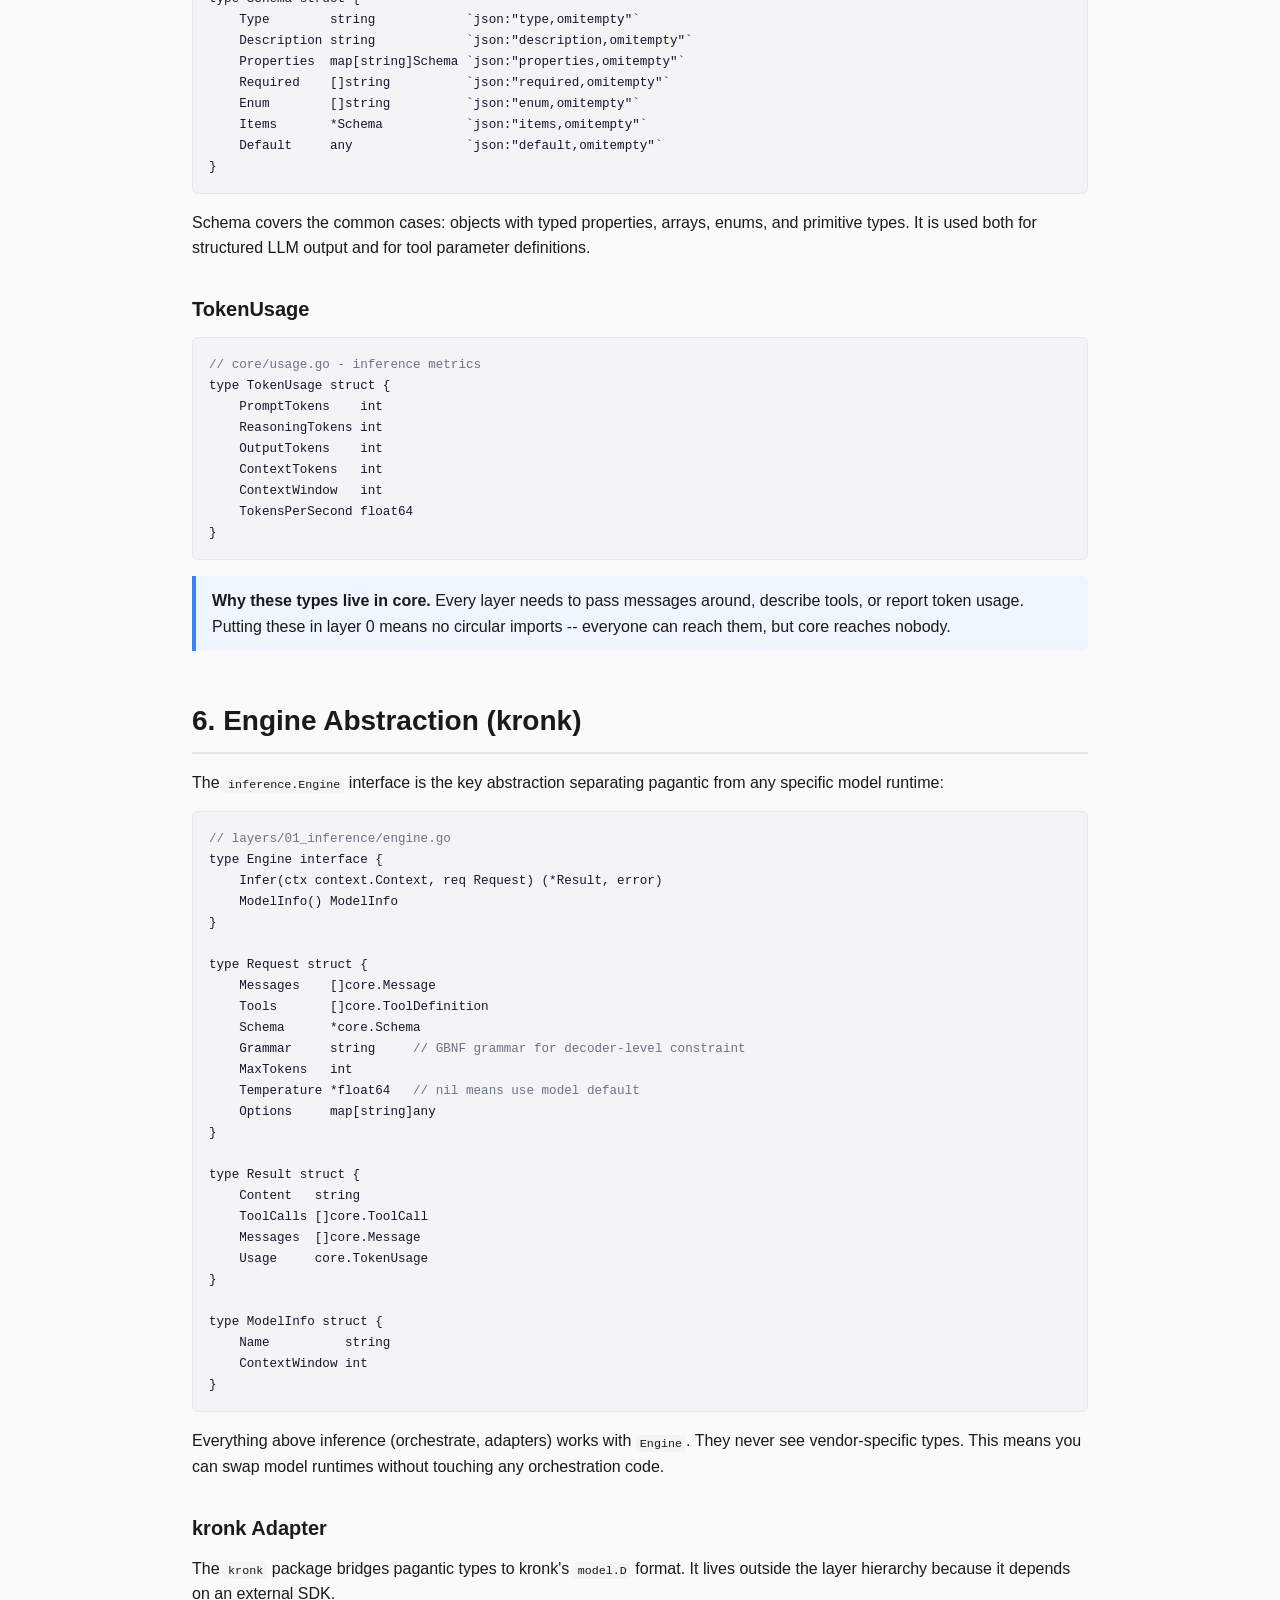
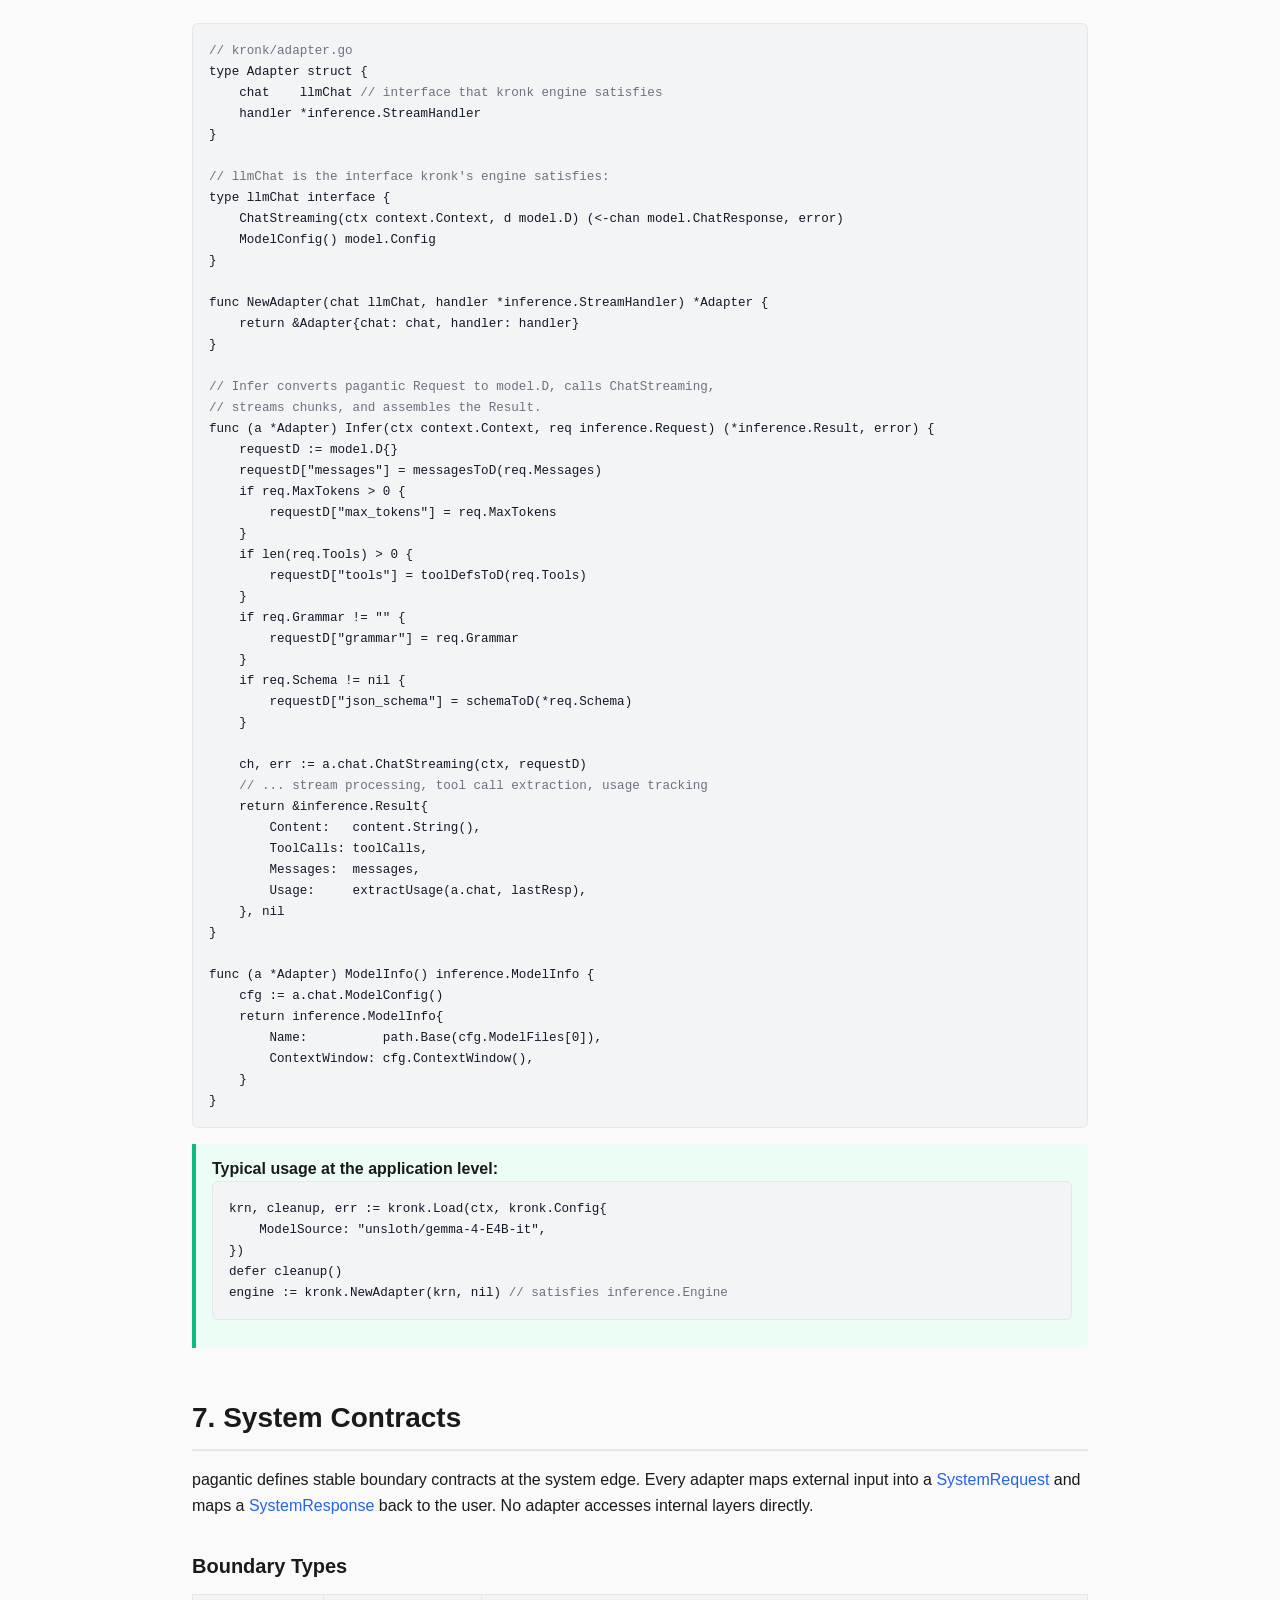
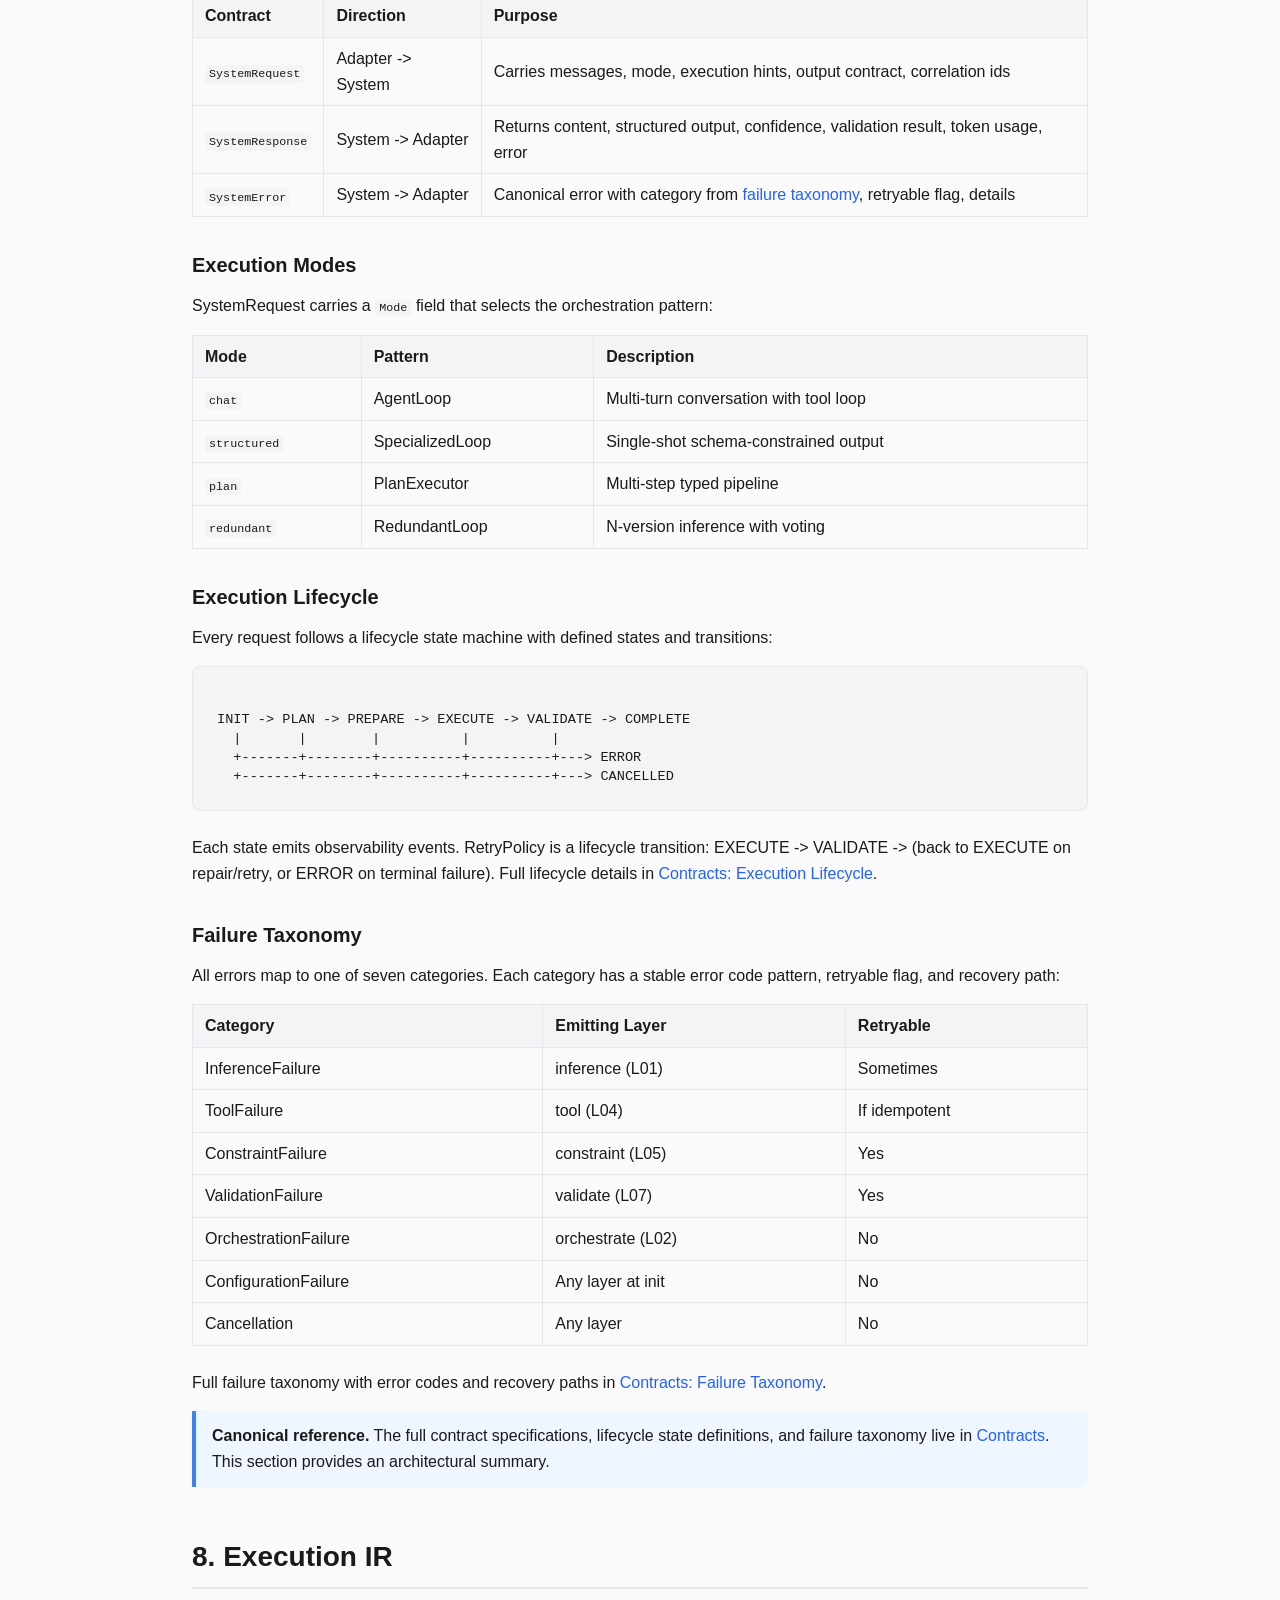
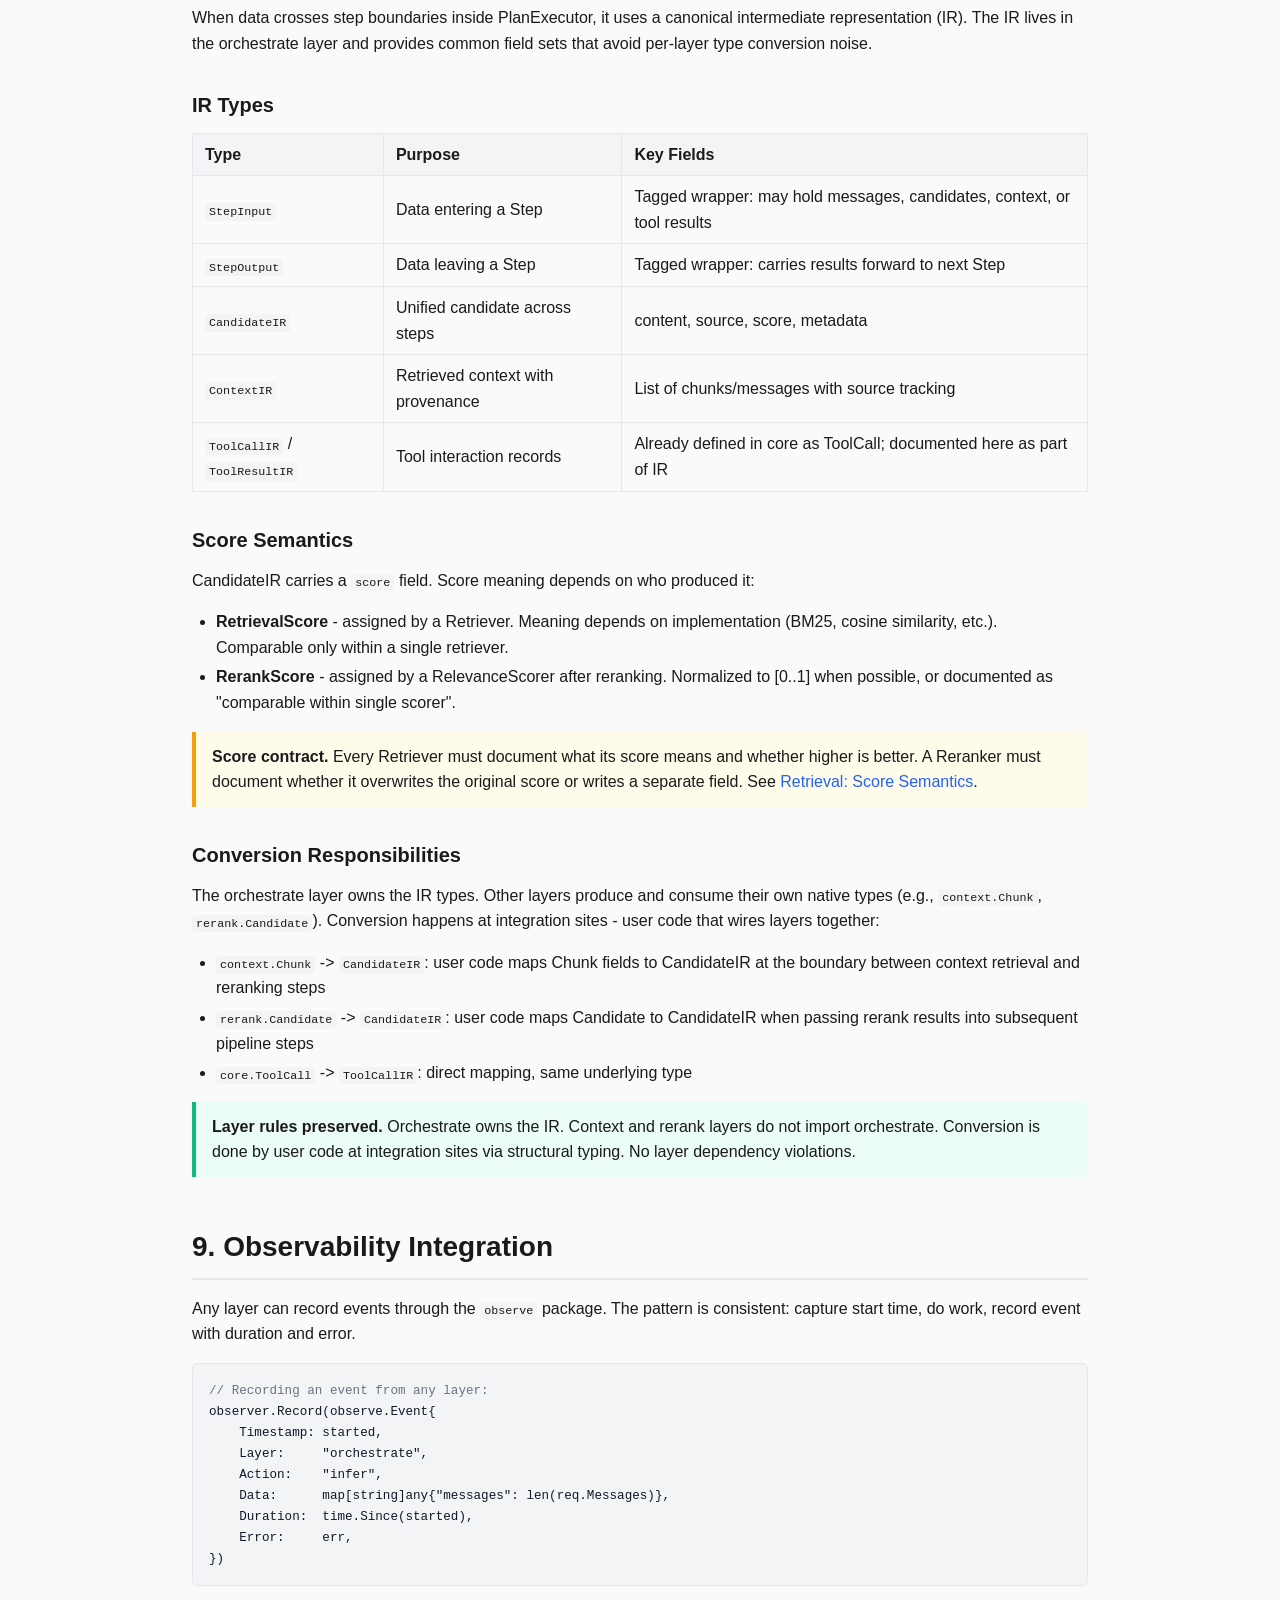
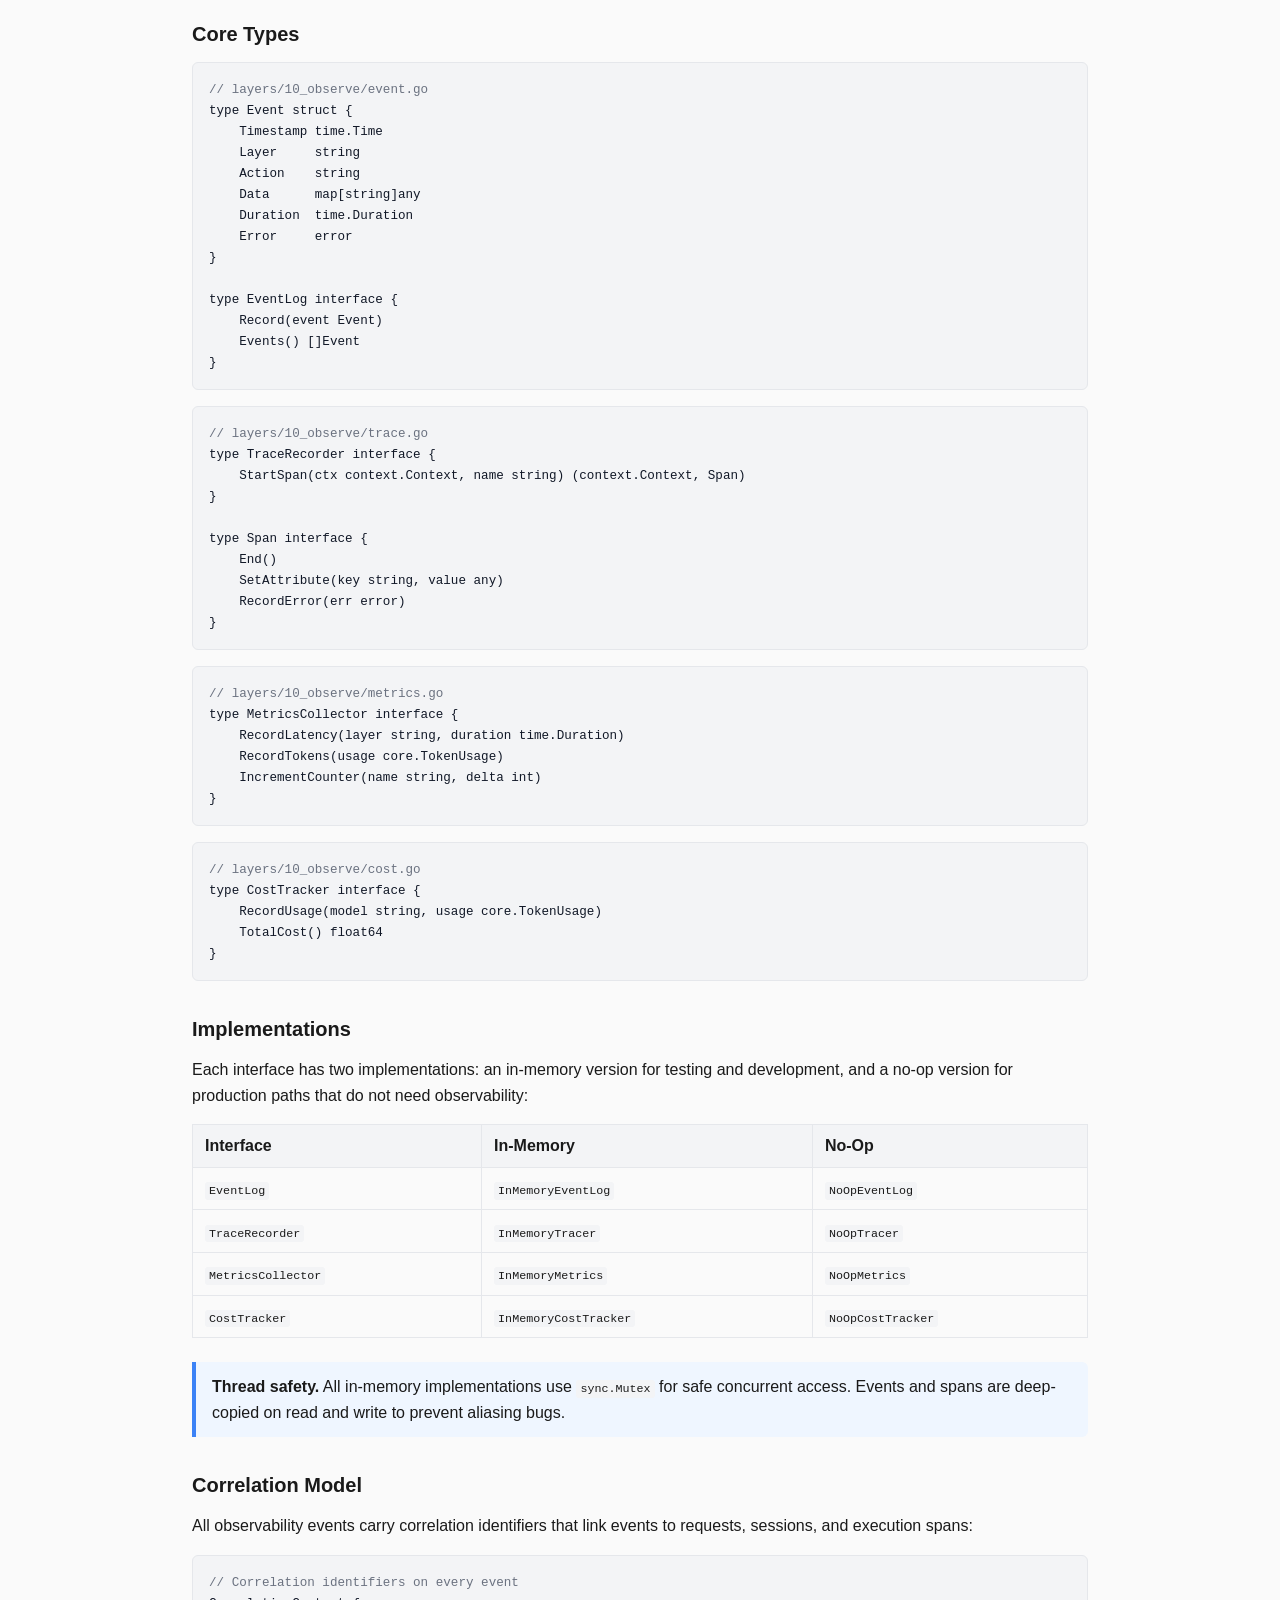
==== commit 5fbdf289: "adjust docs" ====
--- a/docs/architecture.html
+++ b/docs/architecture.html
@@ -15,6 +15,8 @@
   <a href="retrieval.html">Retrieval</a>
   <a href="tools.html">Tools</a>
   <a href="constraints.html">Constraints</a>
+  <a href="contracts.html">Contracts</a>
+  <a href="glossary.html">Glossary</a>
   <a href="https://github.com/miroslav-matejovsky/pagantic" target="_blank" style="margin-left: auto;">GitHub</a>
 </nav>
 
@@ -36,8 +38,11 @@
     <li><a href="#adapter-pattern">4. Adapter Pattern</a></li>
     <li><a href="#core-types">5. Core Domain Types</a></li>
     <li><a href="#engine-abstraction">6. Engine Abstraction (kronk)</a></li>
-    <li><a href="#observability">7. Observability Integration</a></li>
-    <li><a href="#design-principles">8. Design Principles</a></li>
+    <li><a href="#system-contracts">7. System Contracts</a></li>
+    <li><a href="#execution-ir">8. Execution IR</a></li>
+    <li><a href="#observability">9. Observability Integration</a></li>
+    <li><a href="#prompt-integration">10. Prompt Layer Integration</a></li>
+    <li><a href="#design-principles">11. Design Principles</a></li>
   </ul>
 </div>
 
@@ -556,7 +561,195 @@
 </div>
 
 <!-- ================================================================== -->
-<h2 id="observability">7. Observability Integration</h2>
+<h2 id="system-contracts">7. System Contracts</h2>
+
+<p>
+  pagantic defines stable boundary contracts at the system edge. Every adapter maps
+  external input into a <a href="glossary.html#system-request">SystemRequest</a>
+  and maps a <a href="glossary.html#system-response">SystemResponse</a> back to the user.
+  No adapter accesses internal layers directly.
+</p>
+
+<h3>Boundary Types</h3>
+
+<table>
+  <thead>
+    <tr><th>Contract</th><th>Direction</th><th>Purpose</th></tr>
+  </thead>
+  <tbody>
+    <tr>
+      <td><code>SystemRequest</code></td>
+      <td>Adapter -> System</td>
+      <td>Carries messages, mode, execution hints, output contract, correlation ids</td>
+    </tr>
+    <tr>
+      <td><code>SystemResponse</code></td>
+      <td>System -> Adapter</td>
+      <td>Returns content, structured output, confidence, validation result, token usage, error</td>
+    </tr>
+    <tr>
+      <td><code>SystemError</code></td>
+      <td>System -> Adapter</td>
+      <td>Canonical error with category from <a href="contracts.html#failure-taxonomy">failure taxonomy</a>, retryable flag, details</td>
+    </tr>
+  </tbody>
+</table>
+
+<h3>Execution Modes</h3>
+
+<p>
+  SystemRequest carries a <code>Mode</code> field that selects the orchestration pattern:
+</p>
+
+<table>
+  <thead>
+    <tr><th>Mode</th><th>Pattern</th><th>Description</th></tr>
+  </thead>
+  <tbody>
+    <tr><td><code>chat</code></td><td>AgentLoop</td><td>Multi-turn conversation with tool loop</td></tr>
+    <tr><td><code>structured</code></td><td>SpecializedLoop</td><td>Single-shot schema-constrained output</td></tr>
+    <tr><td><code>plan</code></td><td>PlanExecutor</td><td>Multi-step typed pipeline</td></tr>
+    <tr><td><code>redundant</code></td><td>RedundantLoop</td><td>N-version inference with voting</td></tr>
+  </tbody>
+</table>
+
+<h3>Execution Lifecycle</h3>
+
+<p>
+  Every request follows a lifecycle state machine with defined states and transitions:
+</p>
+
+<div class="arch-diagram">
+INIT -> PLAN -> PREPARE -> EXECUTE -> VALIDATE -> COMPLETE
+  |       |        |          |          |
+  +-------+--------+----------+----------+---> ERROR
+  +-------+--------+----------+----------+---> CANCELLED
+</div>
+
+<p>
+  Each state emits observability events. RetryPolicy is a lifecycle transition:
+  EXECUTE -> VALIDATE -> (back to EXECUTE on repair/retry, or ERROR on terminal failure).
+  Full lifecycle details in <a href="contracts.html#execution-lifecycle">Contracts: Execution Lifecycle</a>.
+</p>
+
+<h3>Failure Taxonomy</h3>
+
+<p>
+  All errors map to one of seven categories. Each category has a stable error code pattern,
+  retryable flag, and recovery path:
+</p>
+
+<table>
+  <thead>
+    <tr><th>Category</th><th>Emitting Layer</th><th>Retryable</th></tr>
+  </thead>
+  <tbody>
+    <tr><td>InferenceFailure</td><td>inference (L01)</td><td>Sometimes</td></tr>
+    <tr><td>ToolFailure</td><td>tool (L04)</td><td>If idempotent</td></tr>
+    <tr><td>ConstraintFailure</td><td>constraint (L05)</td><td>Yes</td></tr>
+    <tr><td>ValidationFailure</td><td>validate (L07)</td><td>Yes</td></tr>
+    <tr><td>OrchestrationFailure</td><td>orchestrate (L02)</td><td>No</td></tr>
+    <tr><td>ConfigurationFailure</td><td>Any layer at init</td><td>No</td></tr>
+    <tr><td>Cancellation</td><td>Any layer</td><td>No</td></tr>
+  </tbody>
+</table>
+
+<p>
+  Full failure taxonomy with error codes and recovery paths in
+  <a href="contracts.html#failure-taxonomy">Contracts: Failure Taxonomy</a>.
+</p>
+
+<div class="info">
+  <strong>Canonical reference.</strong> The full contract specifications, lifecycle state
+  definitions, and failure taxonomy live in <a href="contracts.html">Contracts</a>.
+  This section provides an architectural summary.
+</div>
+
+<!-- ================================================================== -->
+<h2 id="execution-ir">8. Execution IR</h2>
+
+<p>
+  When data crosses step boundaries inside PlanExecutor, it uses a canonical
+  intermediate representation (IR). The IR lives in the orchestrate layer and
+  provides common field sets that avoid per-layer type conversion noise.
+</p>
+
+<h3>IR Types</h3>
+
+<table>
+  <thead>
+    <tr><th>Type</th><th>Purpose</th><th>Key Fields</th></tr>
+  </thead>
+  <tbody>
+    <tr>
+      <td><code>StepInput</code></td>
+      <td>Data entering a Step</td>
+      <td>Tagged wrapper: may hold messages, candidates, context, or tool results</td>
+    </tr>
+    <tr>
+      <td><code>StepOutput</code></td>
+      <td>Data leaving a Step</td>
+      <td>Tagged wrapper: carries results forward to next Step</td>
+    </tr>
+    <tr>
+      <td><code>CandidateIR</code></td>
+      <td>Unified candidate across steps</td>
+      <td>content, source, score, metadata</td>
+    </tr>
+    <tr>
+      <td><code>ContextIR</code></td>
+      <td>Retrieved context with provenance</td>
+      <td>List of chunks/messages with source tracking</td>
+    </tr>
+    <tr>
+      <td><code>ToolCallIR</code> / <code>ToolResultIR</code></td>
+      <td>Tool interaction records</td>
+      <td>Already defined in core as ToolCall; documented here as part of IR</td>
+    </tr>
+  </tbody>
+</table>
+
+<h3>Score Semantics</h3>
+
+<p>
+  CandidateIR carries a <code>score</code> field. Score meaning depends on who produced it:
+</p>
+
+<ul>
+  <li><strong>RetrievalScore</strong> - assigned by a Retriever. Meaning depends on implementation
+    (BM25, cosine similarity, etc.). Comparable only within a single retriever.</li>
+  <li><strong>RerankScore</strong> - assigned by a RelevanceScorer after reranking. Normalized to
+    [0..1] when possible, or documented as "comparable within single scorer".</li>
+</ul>
+
+<div class="note">
+  <strong>Score contract.</strong> Every Retriever must document what its score means and
+  whether higher is better. A Reranker must document whether it overwrites the original
+  score or writes a separate field. See <a href="retrieval.html#score-semantics">Retrieval: Score Semantics</a>.
+</div>
+
+<h3>Conversion Responsibilities</h3>
+
+<p>
+  The orchestrate layer owns the IR types. Other layers produce and consume their own
+  native types (e.g., <code>context.Chunk</code>, <code>rerank.Candidate</code>).
+  Conversion happens at integration sites - user code that wires layers together:
+</p>
+
+<ul>
+  <li><code>context.Chunk</code> -> <code>CandidateIR</code>: user code maps Chunk fields to CandidateIR at the boundary between context retrieval and reranking steps</li>
+  <li><code>rerank.Candidate</code> -> <code>CandidateIR</code>: user code maps Candidate to CandidateIR when passing rerank results into subsequent pipeline steps</li>
+  <li><code>core.ToolCall</code> -> <code>ToolCallIR</code>: direct mapping, same underlying type</li>
+</ul>
+
+<div class="tip">
+  <strong>Layer rules preserved.</strong> Orchestrate owns the IR. Context and rerank layers
+  do not import orchestrate. Conversion is done by user code at integration sites via
+  structural typing. No layer dependency violations.
+</div>
+
+<!-- ================================================================== -->
+<h2 id="observability">9. Observability Integration</h2>
 
 <p>
   Any layer can record events through the <code>observe</code> package. The
@@ -646,8 +839,96 @@
   deep-copied on read and write to prevent aliasing bugs.
 </div>
 
+<h3>Correlation Model</h3>
+
+<p>
+  All observability events carry correlation identifiers that link events to requests,
+  sessions, and execution spans:
+</p>
+
+<pre><code><span class="comment">// Correlation identifiers on every event</span>
+CorrelationContext {
+    RequestID       string  <span class="comment">// Stable per SystemRequest</span>
+    SessionID       string  <span class="comment">// Stable per conversation (AgentLoop)</span>
+    TraceID         string  <span class="comment">// Distributed tracing root</span>
+    SpanID          string  <span class="comment">// Current execution unit</span>
+    ParentSpanID    string  <span class="comment">// Parent in span hierarchy</span>
+    CausedBy        string  <span class="comment">// Causal link: tool_call_id, step_name</span>
+}
+</code></pre>
+
+<h3>Required Event Fields</h3>
+
+<p>
+  Every event must include:
+</p>
+
+<ul>
+  <li><code>request_id</code> - always present</li>
+  <li><code>session_id</code> - when inside AgentLoop</li>
+  <li><code>step_name</code> - when inside PlanExecutor</li>
+  <li><code>tool_call_id</code> - when tool-related</li>
+</ul>
+
+<p>
+  Inference events additionally include: message_count, tool_defs_count, schema_present,
+  grammar_present, temperature. Tool events include the tool_call_id from the inference
+  response that triggered the tool call, establishing causality.
+</p>
+
+<div class="tip">
+  <strong>Full timeline reconstruction.</strong> With correlation ids on all events, you can
+  reconstruct the complete request execution timeline. Tool start/end events link back to
+  the inference response that emitted the tool call via <code>tool_call_id</code>.
+  Full event schemas in <a href="contracts.html#observability-correlation">Contracts: Observability Correlation</a>.
+</div>
+
 <!-- ================================================================== -->
-<h2 id="design-principles">8. Design Principles</h2>
+<h2 id="prompt-integration">10. Prompt Layer Integration</h2>
+
+<p>
+  The prompt layer (L08) shapes model behavior through structured prompt construction.
+  Orchestration patterns consume prompts through a structural typing interface rather
+  than raw strings.
+</p>
+
+<h3>PromptProvider Pattern</h3>
+
+<pre><code><span class="comment">// Structural typing interface consumed by orchestrate:</span>
+type PromptProvider interface {
+    BuildSystemPrompt(ctx context.Context, req SystemRequest) (core.Message, error)
+}
+</code></pre>
+
+<p>
+  The prompt layer supplies implementations (<code>SystemPrompt</code>,
+  <code>InstructionSet</code>, <code>Template</code>) that satisfy this interface
+  without importing orchestrate. This follows the same structural typing pattern used
+  for <a href="#structural-typing">ContextProvider and CandidateReranker</a>.
+</p>
+
+<h3>Context Placement Policy</h3>
+
+<p>
+  When retrieved context is injected into prompts, placement follows
+  <code>ContextPolicy</code> rules:
+</p>
+
+<ul>
+  <li>Retrieved context is placed before the user message in the message sequence</li>
+  <li>Sources are attributed in the context block for traceability</li>
+  <li>Context blocks are ephemeral per-turn and not persisted in conversation memory</li>
+</ul>
+
+<div class="info">
+  <strong>String convenience.</strong> Orchestration patterns accept a raw
+  <code>SystemPrompt</code> string as a convenience default. PromptProvider is the
+  primary mechanism for production use where prompt assembly needs to be structured,
+  testable, and policy-driven.
+</div>
+
+<!-- ================================================================== -->
+<h2 id="design-principles">11. Design Principles</h2>
 
 <h3>Deterministic Control Around Probabilistic Inference</h3>
 
--- a/docs/style.css
+++ b/docs/style.css
@@ -40,6 +40,7 @@
 nav .logo { font-weight: 700; font-size: 1.25rem; color: #fff; }
 nav a { color: var(--nav-fg); font-size: 0.875rem; }
 nav a:hover { color: #fff; text-decoration: none; }
+nav a.github-link { margin-left: auto; }
 .container { max-width: 960px; margin: 0 auto; padding: 2rem; }
 h1 { font-size: 2.5rem; margin-bottom: 0.5rem; }
 h2 { font-size: 1.75rem; margin-top: 3rem; margin-bottom: 1rem; padding-bottom: 0.5rem; border-bottom: 2px solid var(--border); }
